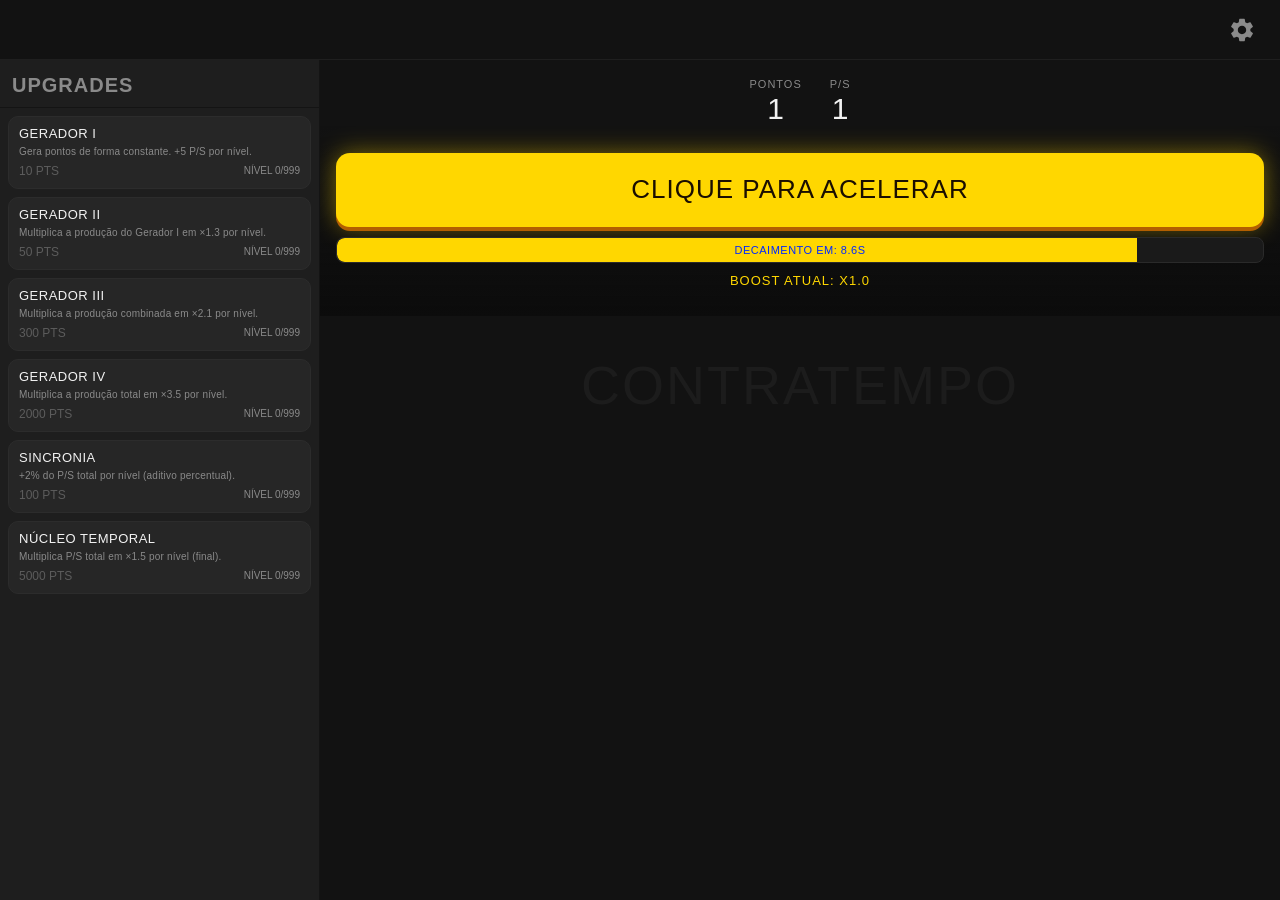
==== index.html @ 0a349b54 "Add files via upload" ====
<!DOCTYPE html>
<html lang="pt-BR">
<head>
<meta charset="UTF-8">
<meta name="viewport" content="width=device-width, initial-scale=1.0, maximum-scale=1.0, user-scalable=no">
<title>CONTRATEMPO</title>
<link rel="stylesheet" href="style.css">
</head>
<body>

<div id="app">

  <!-- HEADER -->
  <header id="header">
    <div id="header-spacer"></div>
    <button id="settings-btn" aria-label="Configurações">
      <svg viewBox="0 0 24 24" width="28" height="28">
        <path fill="currentColor" d="M19.14,12.94c0.04,-0.3,0.06,-0.61,0.06,-0.94c0,-0.32,-0.02,-0.64,-0.07,-0.94l2.03,-1.58c0.18,-0.14,0.23,-0.41,0.12,-0.61 l-1.92,-3.32c-0.12,-0.22,-0.37,-0.29,-0.59,-0.22l-2.39,0.96c-0.5,-0.38,-1.03,-0.7,-1.62,-0.94L14.4,2.81 c-0.04,-0.24,-0.24,-0.41,-0.48,-0.41h-3.84c-0.24,0,-0.43,0.17,-0.47,0.41L9.25,5.35c-0.59,0.24,-1.13,0.57,-1.62,0.94L5.24,5.33 c-0.22,-0.08,-0.47,0,-0.59,0.22L2.74,8.87C2.62,9.08,2.66,9.34,2.86,9.48l2.03,1.58C4.84,11.36,4.82,11.69,4.82,12 s0.02,0.64,0.07,0.94l-2.03,1.58c-0.18,0.14,-0.23,0.41,-0.12,0.61l1.92,3.32c0.12,0.22,0.37,0.29,0.59,0.22l2.39,-0.96 c0.5,0.38,1.03,0.7,1.62,0.94l0.36,2.54c0.05,0.24,0.24,0.41,0.48,0.41h3.84c0.24,0,0.44,-0.17,0.47,-0.41l0.36,-2.54 c0.59,-0.24,1.13,-0.56,1.62,-0.94l2.39,0.96c0.22,0.08,0.47,0,0.59,-0.22l1.92,-3.32c0.12,-0.22,0.07,-0.47,-0.12,-0.61 L19.14,12.94z M12,15.6c-1.98,0,-3.6,-1.62,-3.6,-3.6s1.62,-3.6,3.6,-3.6s3.6,1.62,3.6,3.6S13.98,15.6,12,15.6z"/>
      </svg>
    </button>
  </header>

  <!-- CORPO PRINCIPAL -->
  <div id="main-body">

    <!-- PAINEL ESQUERDO: UPGRADES -->
    <aside id="upgrades-panel">
      <div id="upgrades-header">
        <h2 id="upgrades-title">UPGRADES</h2>
      </div>
      <div id="upgrades-list">
        <!-- upgrades gerados via JS -->
      </div>
    </aside>

    <!-- ÁREA CENTRAL -->
    <main id="game-area">
      <div id="watermark">CONTRATEMPO</div>

      <div id="stats-top">
        <div class="stat-block">
          <span class="stat-label" id="points-label">PONTOS</span>
          <span class="stat-value" id="points-display">0</span>
        </div>
        <div class="stat-block">
          <span class="stat-label" id="pps-label">P/S</span>
          <span class="stat-value" id="pps-display">0</span>
        </div>
      </div>

      <div id="floaters"></div>

      <!-- ÁREA DE AÇÃO (INFERIOR) -->
      <div id="action-area">
        <button id="click-boost">CLIQUE PARA ACELERAR</button>
        <!-- id já presente no botão; texto é substituído via JS conforme idioma -->

        <div id="decay-bar-container">
          <div id="decay-bar-fill"></div>
          <span id="decay-bar-text">DECAIMENTO EM: 10.0s</span>
        </div>

        <div id="multiplier-text">BOOST ATUAL: X1.0</div>
      </div>
    </main>
  </div>
</div>

<!-- OVERLAY DE CONFIGURAÇÕES -->
<div id="settings-overlay" class="overlay hidden">
  <div class="modal">
    <button class="modal-close" id="close-settings" aria-label="Fechar">✕</button>

    <h1 class="modal-title" id="settings-title">CONFIGURAÇÕES</h1>

    <button class="menu-item" id="btn-login">LOGIN</button>
    <button class="menu-item" id="btn-stats">ESTATÍSTICAS</button>

    <h2 class="section-title" id="section-som">SONS E GRÁFICOS</h2>
    <button class="menu-item toggle-item" id="btn-modo-leve">
      <span>MODO LEVE</span><span class="toggle-state" data-key="modoLeve">OFF</span>
    </button>
    <button class="menu-item toggle-item" id="btn-popups">
      <span>POPUPS</span><span class="toggle-state" data-key="popups">ON</span>
    </button>
    <button class="menu-item" id="btn-trilha">TRILHA SONORA<span class="menu-item-sub">(IMPORTAR)</span></button>
    <button class="menu-item toggle-item" id="btn-sfx">
      <span>EFEITOS SONOROS</span><span class="toggle-state" data-key="sfx">ON</span>
    </button>
    <button class="menu-item toggle-item" id="btn-tremores">
      <span>TREMORES</span><span class="toggle-state" data-key="tremores">ON</span>
    </button>
    <button class="menu-item toggle-item" id="btn-cutscenes">
      <span>CUTSCENES</span><span class="toggle-state" data-key="cutscenes">ON</span>
    </button>

    <div class="lang-row">
      <span class="lang-label" id="lang-label">IDIOMA</span>
      <div class="lang-buttons">
        <button class="lang-btn" id="lang-pt">PT</button>
        <button class="lang-btn" id="lang-en">EN</button>
      </div>
    </div>

    <h2 class="section-title" id="section-misc">MISC</h2>
    <button class="menu-item" id="btn-updates">ATUALIZAÇÕES</button>
    <button class="menu-item" id="btn-import-export">IMPORTAR/EXPORTAR SAVE</button>
    <button class="menu-item" id="btn-about">SOBRE O JOGO</button>
    <button class="menu-item" id="btn-credits">CRÉDITOS</button>

    <button class="menu-item discord-btn" id="btn-discord">
      <svg viewBox="0 0 245 240" width="26" height="20">
        <path fill="currentColor" d="M104.4 103.9c-5.7 0-10.2 5-10.2 11.1s4.6 11.1 10.2 11.1c5.7 0 10.2-5 10.2-11.1.1-6.1-4.5-11.1-10.2-11.1zm38.4 0c-5.7 0-10.2 5-10.2 11.1s4.6 11.1 10.2 11.1c5.7 0 10.2-5 10.2-11.1s-4.5-11.1-10.2-11.1z"/>
        <path fill="currentColor" d="M189.5 20h-134C42.9 20 32 30.9 32 44.5v134.9C32 193 42.9 204 55.5 204h113.4l-5.3-18.5 12.8 11.9 12.1 11.2L210 224V44.5C210 30.9 199.1 20 189.5 20zm-38.6 130.6s-3.6-4.3-6.6-8.1c13.1-3.7 18.1-11.9 18.1-11.9-4.1 2.7-8 4.6-11.5 5.9-5 2.1-9.8 3.5-14.5 4.3-9.6 1.8-18.4 1.3-25.9-.1-5.7-1.1-10.6-2.7-14.7-4.3-2.3-.9-4.8-2-7.3-3.4-.3-.2-.6-.3-.9-.5-.2-.1-.3-.2-.4-.3-1.8-1-2.8-1.7-2.8-1.7s4.8 8 17.5 11.8c-3 3.8-6.7 8.3-6.7 8.3-22.1-.7-30.5-15.2-30.5-15.2 0-32.2 14.4-58.3 14.4-58.3 14.4-10.8 28.1-10.5 28.1-10.5l1 1.2c-18 5.2-26.3 13.1-26.3 13.1s2.2-1.2 5.9-2.9c10.7-4.7 19.2-6 22.7-6.3.6-.1 1.1-.2 1.7-.2 6.1-.8 13-1 20.2-.2 9.5 1.1 19.7 3.9 30.1 9.6 0 0-7.9-7.5-24.9-12.7l1.4-1.6s13.7-.3 28.1 10.5c0 0 14.4 26.1 14.4 58.3 0 0-8.5 14.5-30.6 15.2z"/>
      </svg>
      <span>DISCORD</span>
    </button>
  </div>
</div>

<!-- OVERLAY "EM DESENVOLVIMENTO" (LOGIN / ESTATÍSTICAS) -->
<div id="dev-overlay" class="overlay hidden">
  <div class="modal modal-dev">
    <button class="modal-close" id="close-dev">✕</button>
    <h1 class="modal-title" id="dev-title">EM DESENVOLVIMENTO</h1>
    <div id="dev-body">
      <p class="dev-text">Em desenvolvimento</p>
    </div>
  </div>
</div>

<!-- TOAST DE QUEDA -->
<div id="drop-toast" class="hidden">CONTRATEMPO! O TEMPO ACABOU.</div>

<script src="main.js"></script>
</body>
</html>
---- style.css ----
@font-face {
  font-family: 'Anton';
  src: local('Anton');
}

:root {
  --bg-main: #121212;
  --bg-panel: #1e1e1e;
  --bg-elevated: #262626;
  --bg-overlay: rgba(10, 10, 10, 0.92);
  --text-main: #f2f2f2;
  --text-dim: #8a8a8a;
  --accent: #ffd700;
  --accent-dim: #4d4200;
  --accent-glow: rgba(255, 215, 0, 0.45);
  --discord: #5865F2;
  --header-h: 60px;
  --action-h: 190px;
  --radius: 14px;
}

* {
  margin: 0;
  padding: 0;
  box-sizing: border-box;
  -webkit-tap-highlight-color: transparent;
}

html, body {
  height: 100%;
  overflow: hidden;
  background: var(--bg-main);
  touch-action: manipulation;
}

body {
  font-family: 'Anton', 'Impact', 'Roboto Condensed', sans-serif;
  color: var(--text-main);
  -webkit-user-select: none;
  -moz-user-select: none;
  user-select: none;
  text-transform: uppercase;
}

button {
  font-family: inherit;
  text-transform: uppercase;
  border: none;
  cursor: pointer;
  color: inherit;
}

#app {
  height: 100vh;
  height: 100dvh;
  display: flex;
  flex-direction: column;
}

/* ============ HEADER ============ */
#header {
  height: var(--header-h);
  flex-shrink: 0;
  display: flex;
  align-items: center;
  justify-content: flex-end;
  padding: 0 16px;
  background: var(--bg-main);
  border-bottom: 1px solid #1f1f1f;
}

#header-spacer { flex: 1; }

#settings-btn {
  background: transparent;
  color: var(--text-dim);
  width: 44px;
  height: 44px;
  display: flex;
  align-items: center;
  justify-content: center;
  border-radius: 50%;
  transition: color 0.2s, background 0.2s, transform 0.4s;
}

#settings-btn:active {
  color: var(--accent);
  background: var(--bg-elevated);
  transform: rotate(45deg);
}

/* ============ MAIN BODY ============ */
#main-body {
  flex: 1;
  display: flex;
  min-height: 0;
  overflow: hidden;
}

/* ============ PAINEL DE UPGRADES ============ */
#upgrades-panel {
  width: 44%;
  max-width: 320px;
  min-width: 150px;
  height: 100%;
  background: var(--bg-panel);
  border-right: 1px solid #141414;
  display: flex;
  flex-direction: column;
}

#upgrades-header {
  padding: 14px 12px 10px;
  border-bottom: 1px solid #141414;
  flex-shrink: 0;
}

#upgrades-header h2 {
  font-size: clamp(16px, 5vw, 20px);
  color: var(--text-dim);
  letter-spacing: 1px;
}

#upgrades-list {
  flex: 1;
  overflow-y: auto;
  overflow-x: hidden;
  padding: 8px;
  display: flex;
  flex-direction: column;
  gap: 8px;
  -webkit-overflow-scrolling: touch;
}

#upgrades-list::-webkit-scrollbar { width: 4px; }
#upgrades-list::-webkit-scrollbar-thumb { background: #333; border-radius: 4px; }

.upgrade-card {
  background: var(--bg-elevated);
  border: 1px solid #2c2c2c;
  border-radius: 10px;
  padding: 10px;
  display: flex;
  flex-direction: column;
  gap: 4px;
  transition: transform 0.15s, border-color 0.15s, background 0.15s;
}

.upgrade-card.affordable {
  border-color: var(--accent-dim);
}

.upgrade-card:active.affordable {
  transform: scale(0.97);
  background: #2c2005;
}

.upgrade-card.maxed {
  opacity: 0.55;
}

.upgrade-name {
  font-size: 13px;
  color: var(--text-main);
  letter-spacing: 0.5px;
  line-height: 1.15;
}

.upgrade-desc {
  font-size: 10px;
  color: var(--text-dim);
  text-transform: none;
  font-family: Arial, sans-serif;
  letter-spacing: 0.2px;
  line-height: 1.2;
}

.upgrade-footer {
  display: flex;
  justify-content: space-between;
  align-items: center;
  margin-top: 2px;
}

.upgrade-cost {
  font-size: 12px;
  color: var(--accent);
}

.upgrade-cost.cant-afford {
  color: #5c5c5c;
}

.upgrade-level {
  font-size: 10px;
  color: var(--text-dim);
  font-family: Arial, sans-serif;
}

/* ============ ÁREA CENTRAL ============ */
#game-area {
  flex: 1;
  height: 100%;
  position: relative;
  display: flex;
  flex-direction: column;
  overflow: hidden;
}

#watermark {
  position: absolute;
  top: 0; left: 0; right: 0; bottom: var(--action-h);
  display: flex;
  align-items: center;
  justify-content: center;
  font-size: clamp(28px, 10vw, 54px);
  color: rgba(255, 255, 255, 0.045);
  letter-spacing: 2px;
  text-align: center;
  pointer-events: none;
  line-height: 1;
  padding: 0 10px;
}

#stats-top {
  position: relative;
  z-index: 2;
  display: flex;
  justify-content: center;
  gap: 28px;
  padding: 18px 10px 0;
  flex-shrink: 0;
}

.stat-block {
  display: flex;
  flex-direction: column;
  align-items: center;
  gap: 2px;
}

.stat-label {
  font-size: 11px;
  color: var(--text-dim);
  letter-spacing: 1px;
}

.stat-value {
  font-size: clamp(22px, 7vw, 30px);
  color: var(--text-main);
}

#floaters {
  position: absolute;
  inset: 0;
  bottom: var(--action-h);
  pointer-events: none;
  overflow: hidden;
  z-index: 3;
}

.floater {
  position: absolute;
  color: var(--accent);
  font-size: 16px;
  font-weight: bold;
  animation: floatUp 0.9s ease-out forwards;
  white-space: nowrap;
}

@keyframes floatUp {
  0%   { opacity: 1; transform: translate(-50%, 0) scale(1); }
  100% { opacity: 0; transform: translate(-50%, -70px) scale(1.15); }
}

/* ============ ÁREA DE AÇÃO ============ */
#action-area {
  flex-shrink: 0;
  height: var(--action-h);
  display: flex;
  flex-direction: column;
  justify-content: center;
  gap: 10px;
  padding: 12px 16px calc(14px + env(safe-area-inset-bottom));
  background: linear-gradient(to top, #0c0c0c, rgba(12,12,12,0));
  position: relative;
  z-index: 4;
}

#click-boost {
  width: 100%;
  height: 74px;
  background: var(--accent);
  color: #1a0e00;
  font-size: clamp(18px, 6vw, 26px);
  letter-spacing: 1px;
  border-radius: var(--radius);
  box-shadow: 0 4px 0 #b35f00, 0 0 24px var(--accent-glow);
  transition: transform 0.06s, box-shadow 0.06s;
}

#click-boost:active {
  transform: translateY(3px) scale(0.98);
  box-shadow: 0 1px 0 #b35f00, 0 0 12px var(--accent-glow);
}

#click-boost.shake {
  animation: shake 0.25s;
}

@keyframes shake {
  0%, 100% { transform: translateX(0); }
  25% { transform: translateX(-4px); }
  75% { transform: translateX(4px); }
}

#decay-bar-container {
  position: relative;
  width: 100%;
  height: 26px;
  background: #1a1a1a;
  border: 1px solid #2a2a2a;
  border-radius: 8px;
  overflow: hidden;
}

#decay-bar-fill {
  position: absolute;
  top: 0; left: 0; bottom: 0;
  width: 100%;
  background: var(--accent);
  transition: background 0.2s;
  border-radius: 8px 0 0 8px;
}

#decay-bar-fill.danger {
  background: #ff2d2d;
}

#decay-bar-text {
  position: relative;
  z-index: 2;
  display: flex;
  align-items: center;
  justify-content: center;
  height: 100%;
  font-size: 11px;
  letter-spacing: 0.5px;
  color: #1a0e00;
  mix-blend-mode: difference;
  filter: invert(1) grayscale(1) contrast(9);
}

#multiplier-text {
  text-align: center;
  font-size: 13px;
  color: var(--accent);
  letter-spacing: 1px;
}

/* ============ OVERLAYS / MODAL ============ */
.overlay {
  position: fixed;
  inset: 0;
  background: var(--bg-overlay);
  display: flex;
  align-items: flex-end;
  justify-content: center;
  z-index: 100;
  backdrop-filter: blur(2px);
  transition: opacity 0.2s;
}

.overlay.hidden {
  display: none;
}

.modal {
  width: 100%;
  max-width: 480px;
  max-height: 88vh;
  background: var(--bg-panel);
  border-top: 1px solid #2c2c2c;
  border-radius: 20px 20px 0 0;
  padding: 18px 16px calc(24px + env(safe-area-inset-bottom));
  overflow-y: auto;
  -webkit-overflow-scrolling: touch;
  display: flex;
  flex-direction: column;
  gap: 10px;
  position: relative;
  animation: slideUp 0.25s ease-out;
}

.modal-small {
  max-width: 400px;
  align-items: center;
  text-align: center;
  justify-content: center;
  min-height: 220px;
}

@keyframes slideUp {
  from { transform: translateY(40px); opacity: 0; }
  to { transform: translateY(0); opacity: 1; }
}

.modal-close {
  position: absolute;
  top: 12px;
  right: 14px;
  background: transparent;
  color: var(--text-dim);
  font-size: 20px;
  width: 34px;
  height: 34px;
}

.modal-title {
  text-align: center;
  font-size: clamp(20px, 6vw, 26px);
  color: var(--text-main);
  letter-spacing: 1px;
  margin: 4px 0 10px;
  position: relative;
}

.section-title {
  text-align: center;
  font-size: 14px;
  color: var(--text-dim);
  letter-spacing: 1px;
  margin: 10px 0 2px;
  position: relative;
}

.section-title::before,
.section-title::after {
  content: '';
  position: absolute;
  top: 50%;
  width: 26%;
  height: 1px;
  background: #333;
}
.section-title::before { left: 0; }
.section-title::after { right: 0; }

.menu-item {
  width: 100%;
  background: var(--bg-elevated);
  color: var(--text-main);
  font-size: 15px;
  letter-spacing: 0.5px;
  padding: 16px 18px;
  border-radius: 40px;
  text-align: center;
  transition: background 0.15s, transform 0.08s;
}

.menu-item:active {
  transform: scale(0.98);
  background: #303030;
}

.toggle-item {
  display: flex;
  justify-content: space-between;
  align-items: center;
}

.toggle-state {
  font-size: 12px;
  color: var(--accent);
  padding: 4px 10px;
  border-radius: 20px;
  background: #2c1e0a;
}

.toggle-state.off {
  color: #777;
  background: #202020;
}

.discord-btn {
  background: var(--discord);
  display: flex;
  align-items: center;
  justify-content: center;
  gap: 10px;
  margin-top: 6px;
}

.discord-btn:active {
  background: #4752c4;
}

.dev-text {
  color: var(--text-dim);
  font-size: 13px;
  text-transform: none;
  font-family: Arial, sans-serif;
  letter-spacing: 0.3px;
}

.menu-item-sub {
  display: block;
  font-size: 10px;
  color: var(--text-dim);
  letter-spacing: 0.5px;
  margin-top: 2px;
}

/* ---- Seletor de idioma ---- */
.lang-row {
  display: flex;
  align-items: center;
  justify-content: space-between;
  padding: 10px 6px 4px;
}

.lang-label {
  font-size: 13px;
  color: var(--text-dim);
  letter-spacing: 1px;
}

.lang-buttons {
  display: flex;
  gap: 8px;
}

.lang-btn {
  background: var(--bg-elevated);
  color: var(--text-dim);
  font-size: 12px;
  letter-spacing: 0.5px;
  padding: 8px 16px;
  border-radius: 20px;
  transition: background 0.15s, color 0.15s;
}

.lang-btn.lang-active {
  background: var(--accent);
  color: #1a0e00;
}

/* ---- Modal "dev" com conteúdo rico (changelog, stats, etc.) ---- */
.modal-dev {
  text-align: left;
}

.dev-subtitle {
  font-size: 15px;
  color: var(--accent);
  letter-spacing: 0.5px;
  margin-bottom: 10px;
  text-align: center;
}

.dev-section-title {
  font-size: 12px;
  color: var(--text-main);
  letter-spacing: 0.8px;
  margin: 14px 0 6px;
  text-transform: uppercase;
}

.dev-list {
  list-style: none;
  display: flex;
  flex-direction: column;
  gap: 8px;
  text-transform: none;
  font-family: Arial, sans-serif;
}

.dev-list li {
  font-size: 12.5px;
  color: var(--text-dim);
  line-height: 1.4;
  padding-left: 14px;
  position: relative;
}

.dev-list li::before {
  content: '•';
  color: var(--accent);
  position: absolute;
  left: 0;
}

.stats-grid {
  display: flex;
  flex-direction: column;
  gap: 10px;
  margin-top: 6px;
}

.stats-row {
  display: flex;
  justify-content: space-between;
  align-items: center;
  background: var(--bg-elevated);
  border-radius: 10px;
  padding: 12px 16px;
  font-family: Arial, sans-serif;
  text-transform: none;
}

.stats-row span {
  font-size: 12px;
  color: var(--text-dim);
  letter-spacing: 0.3px;
}

.stats-row b {
  font-size: 15px;
  color: var(--accent);
  font-family: 'Anton', 'Impact', sans-serif;
}

.text-input {
  width: 100%;
  background: var(--bg-elevated);
  border: 1px solid #303030;
  color: var(--text-main);
  font-family: Arial, sans-serif;
  text-transform: none;
  font-size: 13px;
  padding: 12px 14px;
  border-radius: 10px;
  margin: 10px 0;
  resize: vertical;
}

.text-input:focus {
  outline: none;
  border-color: var(--accent);
}

/* ============ TOAST ============ */
#drop-toast {
  position: fixed;
  top: 16px;
  left: 50%;
  transform: translateX(-50%) translateY(-20px);
  background: #ff2d2d;
  color: #1a0000;
  font-size: 13px;
  letter-spacing: 0.5px;
  padding: 12px 20px;
  border-radius: 30px;
  z-index: 200;
  opacity: 0;
  transition: opacity 0.25s, transform 0.25s;
  white-space: nowrap;
  box-shadow: 0 4px 18px rgba(255,45,45,0.4);
}

#drop-toast.show {
  opacity: 1;
  transform: translateX(-50%) translateY(0);
}

#drop-toast.hidden {
  display: none;
}

/* Bloqueio de seleção / zoom já reforçado via meta viewport + user-select */
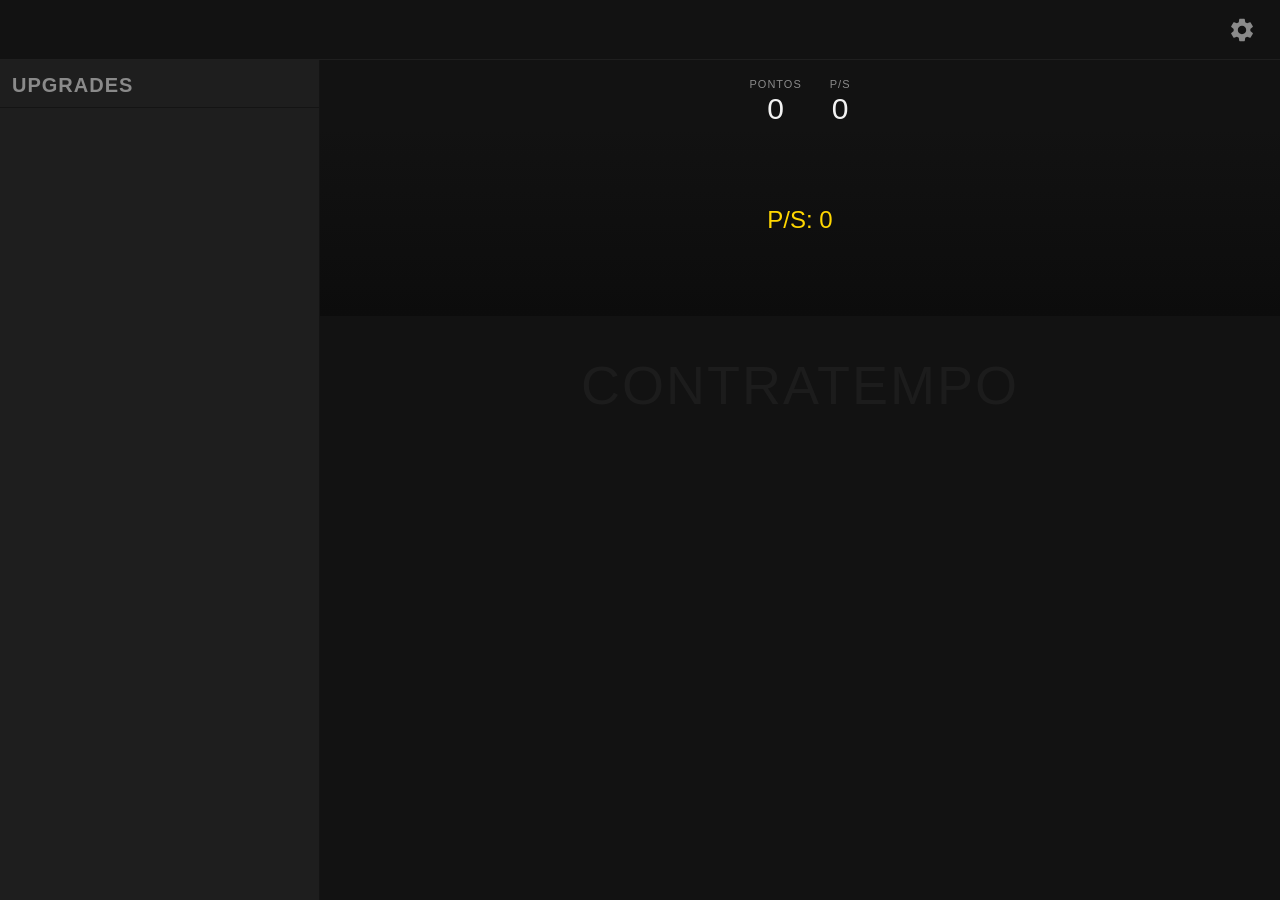
==== commit 993bd36a: "Add files via upload" ====
--- a/index.html
+++ b/index.html
@@ -5,6 +5,7 @@
 <meta name="viewport" content="width=device-width, initial-scale=1.0, maximum-scale=1.0, user-scalable=no">
 <title>CONTRATEMPO</title>
 <link rel="stylesheet" href="style.css">
+<script src="https://omeganum.js.org/dist/omeganum.min.js"></script>
 </head>
 <body>
 
@@ -52,15 +53,8 @@
 
       <!-- ÁREA DE AÇÃO (INFERIOR) -->
       <div id="action-area">
-        <button id="click-boost">CLIQUE PARA ACELERAR</button>
-        <!-- id já presente no botão; texto é substituído via JS conforme idioma -->
-
-        <div id="decay-bar-container">
-          <div id="decay-bar-fill"></div>
-          <span id="decay-bar-text">DECAIMENTO EM: 10.0s</span>
-        </div>
-
-        <div id="multiplier-text">BOOST ATUAL: X1.0</div>
+        <div id="pps-display-bottom" style="font-size: 24px; color: var(--accent); text-align: center;">P/S: 0</div>
+        <button id="rebirth-btn" style="display: none; background: white; color: #121212; margin-top: 10px; width: 100%; padding: 12px; border-radius: 14px; font-weight: bold; font-family: inherit; text-transform: uppercase; cursor: pointer;">REBIRTH</button>
       </div>
     </main>
   </div>
@@ -129,9 +123,6 @@
   </div>
 </div>
 
-<!-- TOAST DE QUEDA -->
-<div id="drop-toast" class="hidden">CONTRATEMPO! O TEMPO ACABOU.</div>
-
 <script src="main.js"></script>
 </body>
 </html>
--- a/style.css
+++ b/style.css
@@ -288,74 +288,15 @@
 }
 
 #click-boost {
-  width: 100%;
-  height: 74px;
-  background: var(--accent);
-  color: #1a0e00;
-  font-size: clamp(18px, 6vw, 26px);
-  letter-spacing: 1px;
-  border-radius: var(--radius);
-  box-shadow: 0 4px 0 #b35f00, 0 0 24px var(--accent-glow);
-  transition: transform 0.06s, box-shadow 0.06s;
-}
-
-#click-boost:active {
-  transform: translateY(3px) scale(0.98);
-  box-shadow: 0 1px 0 #b35f00, 0 0 12px var(--accent-glow);
-}
-
-#click-boost.shake {
-  animation: shake 0.25s;
-}
-
-@keyframes shake {
-  0%, 100% { transform: translateX(0); }
-  25% { transform: translateX(-4px); }
-  75% { transform: translateX(4px); }
+  display: none;
 }
 
 #decay-bar-container {
-  position: relative;
-  width: 100%;
-  height: 26px;
-  background: #1a1a1a;
-  border: 1px solid #2a2a2a;
-  border-radius: 8px;
-  overflow: hidden;
-}
-
-#decay-bar-fill {
-  position: absolute;
-  top: 0; left: 0; bottom: 0;
-  width: 100%;
-  background: var(--accent);
-  transition: background 0.2s;
-  border-radius: 8px 0 0 8px;
-}
-
-#decay-bar-fill.danger {
-  background: #ff2d2d;
-}
-
-#decay-bar-text {
-  position: relative;
-  z-index: 2;
-  display: flex;
-  align-items: center;
-  justify-content: center;
-  height: 100%;
-  font-size: 11px;
-  letter-spacing: 0.5px;
-  color: #1a0e00;
-  mix-blend-mode: difference;
-  filter: invert(1) grayscale(1) contrast(9);
+  display: none;
 }
 
 #multiplier-text {
-  text-align: center;
-  font-size: 13px;
-  color: var(--accent);
-  letter-spacing: 1px;
+  display: none;
 }
 
 /* ============ OVERLAYS / MODAL ============ */
@@ -667,4 +608,18 @@
   display: none;
 }
 
+#rebirth-btn {
+  transition: all 0.2s;
+}
+
+#rebirth-btn:active {
+  transform: scale(0.98);
+  background: #f0f0f0;
+}
+
+@keyframes pulse {
+  0%, 100% { box-shadow: 0 0 0 0 rgba(255, 255, 255, 0.7); }
+  50% { box-shadow: 0 0 0 10px rgba(255, 255, 255, 0); }
+}
+
 /* Bloqueio de seleção / zoom já reforçado via meta viewport + user-select */
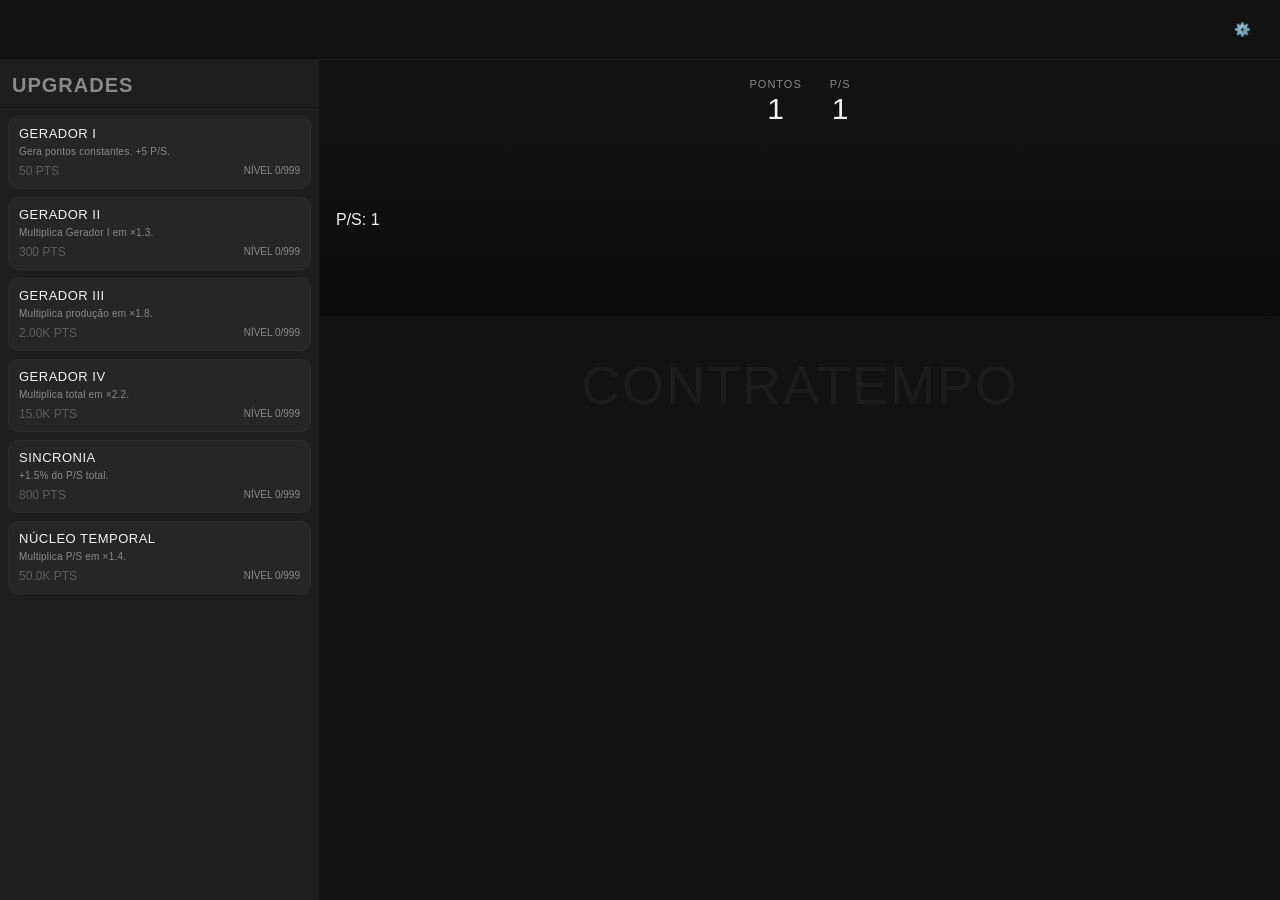
==== commit 62574fe6: "Add files via upload" ====
--- a/index.html
+++ b/index.html
@@ -1,128 +1,101 @@
 <!DOCTYPE html>
 <html lang="pt-BR">
 <head>
-<meta charset="UTF-8">
-<meta name="viewport" content="width=device-width, initial-scale=1.0, maximum-scale=1.0, user-scalable=no">
-<title>CONTRATEMPO</title>
-<link rel="stylesheet" href="style.css">
-<script src="https://omeganum.js.org/dist/omeganum.min.js"></script>
+    <meta charset="UTF-8">
+    <meta name="viewport" content="width=device-width, initial-scale=1.0, maximum-scale=1.0, user-scalable=no">
+    <title>CONTRATEMPO</title>
+    <link rel="stylesheet" href="style.css">
 </head>
 <body>
+    <div id="app">
+        <!-- HEADER -->
+        <header id="header">
+            <div id="header-spacer"></div>
+            <button id="settings-btn" aria-label="Configurações">⚙️</button>
+        </header>
 
-<div id="app">
+        <!-- MAIN BODY -->
+        <div id="main-body">
+            <!-- UPGRADES PANEL -->
+            <aside id="upgrades-panel">
+                <div id="upgrades-header"><h2 id="upgrades-title">UPGRADES</h2></div>
+                <div id="upgrades-list"></div>
+            </aside>
 
-  <!-- HEADER -->
-  <header id="header">
-    <div id="header-spacer"></div>
-    <button id="settings-btn" aria-label="Configurações">
-      <svg viewBox="0 0 24 24" width="28" height="28">
-        <path fill="currentColor" d="M19.14,12.94c0.04,-0.3,0.06,-0.61,0.06,-0.94c0,-0.32,-0.02,-0.64,-0.07,-0.94l2.03,-1.58c0.18,-0.14,0.23,-0.41,0.12,-0.61 l-1.92,-3.32c-0.12,-0.22,-0.37,-0.29,-0.59,-0.22l-2.39,0.96c-0.5,-0.38,-1.03,-0.7,-1.62,-0.94L14.4,2.81 c-0.04,-0.24,-0.24,-0.41,-0.48,-0.41h-3.84c-0.24,0,-0.43,0.17,-0.47,0.41L9.25,5.35c-0.59,0.24,-1.13,0.57,-1.62,0.94L5.24,5.33 c-0.22,-0.08,-0.47,0,-0.59,0.22L2.74,8.87C2.62,9.08,2.66,9.34,2.86,9.48l2.03,1.58C4.84,11.36,4.82,11.69,4.82,12 s0.02,0.64,0.07,0.94l-2.03,1.58c-0.18,0.14,-0.23,0.41,-0.12,0.61l1.92,3.32c0.12,0.22,0.37,0.29,0.59,0.22l2.39,-0.96 c0.5,0.38,1.03,0.7,1.62,0.94l0.36,2.54c0.05,0.24,0.24,0.41,0.48,0.41h3.84c0.24,0,0.44,-0.17,0.47,-0.41l0.36,-2.54 c0.59,-0.24,1.13,-0.56,1.62,-0.94l2.39,0.96c0.22,0.08,0.47,0,0.59,-0.22l1.92,-3.32c0.12,-0.22,0.07,-0.47,-0.12,-0.61 L19.14,12.94z M12,15.6c-1.98,0,-3.6,-1.62,-3.6,-3.6s1.62,-3.6,3.6,-3.6s3.6,1.62,3.6,3.6S13.98,15.6,12,15.6z"/>
-      </svg>
-    </button>
-  </header>
+            <!-- GAME AREA -->
+            <main id="game-area">
+                <div id="watermark">CONTRATEMPO</div>
+                
+                <div id="stats-top">
+                    <div class="stat-block">
+                        <span id="points-label" class="stat-label">PONTOS</span>
+                        <span id="points-display" class="stat-value">0</span>
+                    </div>
+                    <div class="stat-block">
+                        <span id="pps-label" class="stat-label">P/S</span>
+                        <span id="pps-display" class="stat-value">0</span>
+                    </div>
+                </div>
 
-  <!-- CORPO PRINCIPAL -->
-  <div id="main-body">
+                <div id="floaters"></div>
 
-    <!-- PAINEL ESQUERDO: UPGRADES -->
-    <aside id="upgrades-panel">
-      <div id="upgrades-header">
-        <h2 id="upgrades-title">UPGRADES</h2>
-      </div>
-      <div id="upgrades-list">
-        <!-- upgrades gerados via JS -->
-      </div>
-    </aside>
-
-    <!-- ÁREA CENTRAL -->
-    <main id="game-area">
-      <div id="watermark">CONTRATEMPO</div>
-
-      <div id="stats-top">
-        <div class="stat-block">
-          <span class="stat-label" id="points-label">PONTOS</span>
-          <span class="stat-value" id="points-display">0</span>
+                <!-- ACTION AREA -->
+                <div id="action-area">
+                    <div id="pps-display-bottom">P/S: 0</div>
+                    <button id="rebirth-btn" class="menu-item" style="display:none; margin-top:10px; background:#ffd700; color:#000;">
+                        RENASCIMENTO (1 Qa)
+                    </button>
+                </div>
+            </main>
         </div>
-        <div class="stat-block">
-          <span class="stat-label" id="pps-label">P/S</span>
-          <span class="stat-value" id="pps-display">0</span>
-        </div>
-      </div>
-
-      <div id="floaters"></div>
-
-      <!-- ÁREA DE AÇÃO (INFERIOR) -->
-      <div id="action-area">
-        <div id="pps-display-bottom" style="font-size: 24px; color: var(--accent); text-align: center;">P/S: 0</div>
-        <button id="rebirth-btn" style="display: none; background: white; color: #121212; margin-top: 10px; width: 100%; padding: 12px; border-radius: 14px; font-weight: bold; font-family: inherit; text-transform: uppercase; cursor: pointer;">REBIRTH</button>
-      </div>
-    </main>
-  </div>
-</div>
-
-<!-- OVERLAY DE CONFIGURAÇÕES -->
-<div id="settings-overlay" class="overlay hidden">
-  <div class="modal">
-    <button class="modal-close" id="close-settings" aria-label="Fechar">✕</button>
-
-    <h1 class="modal-title" id="settings-title">CONFIGURAÇÕES</h1>
-
-    <button class="menu-item" id="btn-login">LOGIN</button>
-    <button class="menu-item" id="btn-stats">ESTATÍSTICAS</button>
-
-    <h2 class="section-title" id="section-som">SONS E GRÁFICOS</h2>
-    <button class="menu-item toggle-item" id="btn-modo-leve">
-      <span>MODO LEVE</span><span class="toggle-state" data-key="modoLeve">OFF</span>
-    </button>
-    <button class="menu-item toggle-item" id="btn-popups">
-      <span>POPUPS</span><span class="toggle-state" data-key="popups">ON</span>
-    </button>
-    <button class="menu-item" id="btn-trilha">TRILHA SONORA<span class="menu-item-sub">(IMPORTAR)</span></button>
-    <button class="menu-item toggle-item" id="btn-sfx">
-      <span>EFEITOS SONOROS</span><span class="toggle-state" data-key="sfx">ON</span>
-    </button>
-    <button class="menu-item toggle-item" id="btn-tremores">
-      <span>TREMORES</span><span class="toggle-state" data-key="tremores">ON</span>
-    </button>
-    <button class="menu-item toggle-item" id="btn-cutscenes">
-      <span>CUTSCENES</span><span class="toggle-state" data-key="cutscenes">ON</span>
-    </button>
-
-    <div class="lang-row">
-      <span class="lang-label" id="lang-label">IDIOMA</span>
-      <div class="lang-buttons">
-        <button class="lang-btn" id="lang-pt">PT</button>
-        <button class="lang-btn" id="lang-en">EN</button>
-      </div>
     </div>
 
-    <h2 class="section-title" id="section-misc">MISC</h2>
-    <button class="menu-item" id="btn-updates">ATUALIZAÇÕES</button>
-    <button class="menu-item" id="btn-import-export">IMPORTAR/EXPORTAR SAVE</button>
-    <button class="menu-item" id="btn-about">SOBRE O JOGO</button>
-    <button class="menu-item" id="btn-credits">CRÉDITOS</button>
+    <!-- TOAST -->
+    <div id="drop-toast" class="hidden"></div>
 
-    <button class="menu-item discord-btn" id="btn-discord">
-      <svg viewBox="0 0 245 240" width="26" height="20">
-        <path fill="currentColor" d="M104.4 103.9c-5.7 0-10.2 5-10.2 11.1s4.6 11.1 10.2 11.1c5.7 0 10.2-5 10.2-11.1.1-6.1-4.5-11.1-10.2-11.1zm38.4 0c-5.7 0-10.2 5-10.2 11.1s4.6 11.1 10.2 11.1c5.7 0 10.2-5 10.2-11.1s-4.5-11.1-10.2-11.1z"/>
-        <path fill="currentColor" d="M189.5 20h-134C42.9 20 32 30.9 32 44.5v134.9C32 193 42.9 204 55.5 204h113.4l-5.3-18.5 12.8 11.9 12.1 11.2L210 224V44.5C210 30.9 199.1 20 189.5 20zm-38.6 130.6s-3.6-4.3-6.6-8.1c13.1-3.7 18.1-11.9 18.1-11.9-4.1 2.7-8 4.6-11.5 5.9-5 2.1-9.8 3.5-14.5 4.3-9.6 1.8-18.4 1.3-25.9-.1-5.7-1.1-10.6-2.7-14.7-4.3-2.3-.9-4.8-2-7.3-3.4-.3-.2-.6-.3-.9-.5-.2-.1-.3-.2-.4-.3-1.8-1-2.8-1.7-2.8-1.7s4.8 8 17.5 11.8c-3 3.8-6.7 8.3-6.7 8.3-22.1-.7-30.5-15.2-30.5-15.2 0-32.2 14.4-58.3 14.4-58.3 14.4-10.8 28.1-10.5 28.1-10.5l1 1.2c-18 5.2-26.3 13.1-26.3 13.1s2.2-1.2 5.9-2.9c10.7-4.7 19.2-6 22.7-6.3.6-.1 1.1-.2 1.7-.2 6.1-.8 13-1 20.2-.2 9.5 1.1 19.7 3.9 30.1 9.6 0 0-7.9-7.5-24.9-12.7l1.4-1.6s13.7-.3 28.1 10.5c0 0 14.4 26.1 14.4 58.3 0 0-8.5 14.5-30.6 15.2z"/>
-      </svg>
-      <span>DISCORD</span>
-    </button>
-  </div>
-</div>
+    <!-- SETTINGS OVERLAY -->
+    <div id="settings-overlay" class="overlay hidden">
+        <div class="modal">
+            <button id="close-settings" class="modal-close">✕</button>
+            <h2 id="settings-title" class="modal-title">CONFIGURAÇÕES</h2>
+            
+            <div class="section-title" id="section-som">SONS E GRÁFICOS</div>
+            <button id="btn-modo-leve" class="menu-item toggle-item"><span>MODO LEVE</span><span class="toggle-state">OFF</span></button>
+            <button id="btn-popups" class="menu-item toggle-item"><span>POPUPS</span><span class="toggle-state">ON</span></button>
+            <button id="btn-sfx" class="menu-item toggle-item"><span>EFEITOS SONOROS</span><span class="toggle-state">ON</span></button>
+            <button id="btn-tremores" class="menu-item toggle-item"><span>TREMORES</span><span class="toggle-state">ON</span></button>
+            <button id="btn-cutscenes" class="menu-item toggle-item"><span>CUTSCENES</span><span class="toggle-state">ON</span></button>
 
-<!-- OVERLAY "EM DESENVOLVIMENTO" (LOGIN / ESTATÍSTICAS) -->
-<div id="dev-overlay" class="overlay hidden">
-  <div class="modal modal-dev">
-    <button class="modal-close" id="close-dev">✕</button>
-    <h1 class="modal-title" id="dev-title">EM DESENVOLVIMENTO</h1>
-    <div id="dev-body">
-      <p class="dev-text">Em desenvolvimento</p>
+            <div class="lang-row">
+                <span id="lang-label" class="lang-label">IDIOMA</span>
+                <div class="lang-buttons">
+                    <button id="lang-pt" class="lang-btn lang-active">PT</button>
+                    <button id="lang-en" class="lang-btn">EN</button>
+                </div>
+            </div>
+
+            <div class="section-title" id="section-misc">MISC</div>
+            <button id="btn-login" class="menu-item">LOGIN</button>
+            <button id="btn-stats" class="menu-item">ESTATÍSTICAS</button>
+            <button id="btn-updates" class="menu-item">ATUALIZAÇÕES</button>
+            <button id="btn-import-export" class="menu-item">IMPORTAR/EXPORTAR SAVE</button>
+            <button id="btn-about" class="menu-item">SOBRE O JOGO</button>
+            <button id="btn-credits" class="menu-item">CRÉDITOS</button>
+            <button id="btn-discord" class="menu-item discord-btn">DISCORD</button>
+        </div>
     </div>
-  </div>
-</div>
 
-<script src="main.js"></script>
+    <!-- DEV / INFO OVERLAY -->
+    <div id="dev-overlay" class="overlay hidden">
+        <div class="modal modal-dev">
+            <button id="close-dev" class="modal-close">✕</button>
+            <h2 id="dev-title" class="modal-title">EM DESENVOLVIMENTO</h2>
+            <div id="dev-body"></div>
+        </div>
+    </div>
+
+    <!-- SCRIPTS -->
+    <script src="ExpantaNum.js"></script>
+    <script src="main.js"></script>
 </body>
-</html>
+</html>
--- a/style.css
+++ b/style.css
@@ -1,625 +1,360 @@
 @font-face {
-  font-family: 'Anton';
-  src: local('Anton');
+    font-family: 'Anton';
+    src: local('Anton');
 }
 
 :root {
-  --bg-main: #121212;
-  --bg-panel: #1e1e1e;
-  --bg-elevated: #262626;
-  --bg-overlay: rgba(10, 10, 10, 0.92);
-  --text-main: #f2f2f2;
-  --text-dim: #8a8a8a;
-  --accent: #ffd700;
-  --accent-dim: #4d4200;
-  --accent-glow: rgba(255, 215, 0, 0.45);
-  --discord: #5865F2;
-  --header-h: 60px;
-  --action-h: 190px;
-  --radius: 14px;
+    --bg-main: #121212;
+    --bg-panel: #1e1e1e;
+    --bg-elevated: #262626;
+    --bg-overlay: rgba(10, 10, 10, 0.92);
+    --text-main: #f2f2f2;
+    --text-dim: #8a8a8a;
+    --accent: #ffd700;
+    --accent-dim: #4d4200;
+    --discord: #5865F2;
+    --header-h: 60px;
+    --action-h: 190px;
+    --radius: 14px;
 }
 
 * {
-  margin: 0;
-  padding: 0;
-  box-sizing: border-box;
-  -webkit-tap-highlight-color: transparent;
+    margin: 0;
+    padding: 0;
+    box-sizing: border-box;
+    -webkit-tap-highlight-color: transparent;
 }
 
 html, body {
-  height: 100%;
-  overflow: hidden;
-  background: var(--bg-main);
-  touch-action: manipulation;
+    height: 100%;
+    overflow: hidden;
+    background: var(--bg-main);
+    touch-action: manipulation;
 }
 
 body {
-  font-family: 'Anton', 'Impact', 'Roboto Condensed', sans-serif;
-  color: var(--text-main);
-  -webkit-user-select: none;
-  -moz-user-select: none;
-  user-select: none;
-  text-transform: uppercase;
+    font-family: 'Anton', 'Impact', 'Roboto Condensed', sans-serif;
+    color: var(--text-main);
+    -webkit-user-select: none;
+    -moz-user-select: none;
+    user-select: none;
+    text-transform: uppercase;
 }
 
 button {
-  font-family: inherit;
-  text-transform: uppercase;
-  border: none;
-  cursor: pointer;
-  color: inherit;
+    font-family: inherit;
+    text-transform: uppercase;
+    border: none;
+    cursor: pointer;
+    color: inherit;
 }
 
 #app {
-  height: 100vh;
-  height: 100dvh;
-  display: flex;
-  flex-direction: column;
+    height: 100vh;
+    height: 100dvh;
+    display: flex;
+    flex-direction: column;
 }
 
 /* ============ HEADER ============ */
 #header {
-  height: var(--header-h);
-  flex-shrink: 0;
-  display: flex;
-  align-items: center;
-  justify-content: flex-end;
-  padding: 0 16px;
-  background: var(--bg-main);
-  border-bottom: 1px solid #1f1f1f;
+    height: var(--header-h);
+    flex-shrink: 0;
+    display: flex;
+    align-items: center;
+    justify-content: flex-end;
+    padding: 0 16px;
+    background: var(--bg-main);
+    border-bottom: 1px solid #1f1f1f;
 }
 
 #header-spacer { flex: 1; }
 
 #settings-btn {
-  background: transparent;
-  color: var(--text-dim);
-  width: 44px;
-  height: 44px;
-  display: flex;
-  align-items: center;
-  justify-content: center;
-  border-radius: 50%;
-  transition: color 0.2s, background 0.2s, transform 0.4s;
+    background: transparent;
+    color: var(--text-dim);
+    width: 44px;
+    height: 44px;
+    display: flex;
+    align-items: center;
+    justify-content: center;
+    border-radius: 50%;
+    transition: color 0.2s, background 0.2s, transform 0.4s;
 }
 
 #settings-btn:active {
-  color: var(--accent);
-  background: var(--bg-elevated);
-  transform: rotate(45deg);
+    color: var(--accent);
+    background: var(--bg-elevated);
+    transform: rotate(45deg);
 }
 
 /* ============ MAIN BODY ============ */
 #main-body {
-  flex: 1;
-  display: flex;
-  min-height: 0;
-  overflow: hidden;
+    flex: 1;
+    display: flex;
+    min-height: 0;
+    overflow: hidden;
 }
 
 /* ============ PAINEL DE UPGRADES ============ */
 #upgrades-panel {
-  width: 44%;
-  max-width: 320px;
-  min-width: 150px;
-  height: 100%;
-  background: var(--bg-panel);
-  border-right: 1px solid #141414;
-  display: flex;
-  flex-direction: column;
+    width: 44%;
+    max-width: 320px;
+    min-width: 150px;
+    height: 100%;
+    background: var(--bg-panel);
+    border-right: 1px solid #141414;
+    display: flex;
+    flex-direction: column;
 }
 
 #upgrades-header {
-  padding: 14px 12px 10px;
-  border-bottom: 1px solid #141414;
-  flex-shrink: 0;
+    padding: 14px 12px 10px;
+    border-bottom: 1px solid #141414;
+    flex-shrink: 0;
 }
 
 #upgrades-header h2 {
-  font-size: clamp(16px, 5vw, 20px);
-  color: var(--text-dim);
-  letter-spacing: 1px;
+    font-size: clamp(16px, 5vw, 20px);
+    color: var(--text-dim);
+    letter-spacing: 1px;
 }
 
 #upgrades-list {
-  flex: 1;
-  overflow-y: auto;
-  overflow-x: hidden;
-  padding: 8px;
-  display: flex;
-  flex-direction: column;
-  gap: 8px;
-  -webkit-overflow-scrolling: touch;
+    flex: 1;
+    overflow-y: auto;
+    overflow-x: hidden;
+    padding: 8px;
+    display: flex;
+    flex-direction: column;
+    gap: 8px;
+    -webkit-overflow-scrolling: touch;
 }
 
 #upgrades-list::-webkit-scrollbar { width: 4px; }
 #upgrades-list::-webkit-scrollbar-thumb { background: #333; border-radius: 4px; }
 
 .upgrade-card {
-  background: var(--bg-elevated);
-  border: 1px solid #2c2c2c;
-  border-radius: 10px;
-  padding: 10px;
-  display: flex;
-  flex-direction: column;
-  gap: 4px;
-  transition: transform 0.15s, border-color 0.15s, background 0.15s;
-}
-
-.upgrade-card.affordable {
-  border-color: var(--accent-dim);
-}
-
-.upgrade-card:active.affordable {
-  transform: scale(0.97);
-  background: #2c2005;
-}
-
-.upgrade-card.maxed {
-  opacity: 0.55;
-}
-
-.upgrade-name {
-  font-size: 13px;
-  color: var(--text-main);
-  letter-spacing: 0.5px;
-  line-height: 1.15;
-}
-
-.upgrade-desc {
-  font-size: 10px;
-  color: var(--text-dim);
-  text-transform: none;
-  font-family: Arial, sans-serif;
-  letter-spacing: 0.2px;
-  line-height: 1.2;
-}
-
-.upgrade-footer {
-  display: flex;
-  justify-content: space-between;
-  align-items: center;
-  margin-top: 2px;
-}
-
-.upgrade-cost {
-  font-size: 12px;
-  color: var(--accent);
-}
-
-.upgrade-cost.cant-afford {
-  color: #5c5c5c;
-}
-
-.upgrade-level {
-  font-size: 10px;
-  color: var(--text-dim);
-  font-family: Arial, sans-serif;
-}
+    background: var(--bg-elevated);
+    border: 1px solid #2c2c2c;
+    border-radius: 10px;
+    padding: 10px;
+    display: flex;
+    flex-direction: column;
+    gap: 4px;
+    transition: transform 0.15s, border-color 0.15s, background 0.15s;
+}
+
+.upgrade-card.affordable { border-color: var(--accent-dim); }
+.upgrade-card:active.affordable { transform: scale(0.97); background: #2c2005; }
+.upgrade-card.maxed { opacity: 0.55; }
+
+.upgrade-name { font-size: 13px; color: var(--text-main); letter-spacing: 0.5px; line-height: 1.15; }
+.upgrade-desc { font-size: 10px; color: var(--text-dim); text-transform: none; font-family: Arial, sans-serif; letter-spacing: 0.2px; line-height: 1.2; }
+
+.upgrade-footer { display: flex; justify-content: space-between; align-items: center; margin-top: 2px; }
+.upgrade-cost { font-size: 12px; color: var(--accent); }
+.upgrade-cost.cant-afford { color: #5c5c5c; }
+.upgrade-level { font-size: 10px; color: var(--text-dim); font-family: Arial, sans-serif; }
 
 /* ============ ÁREA CENTRAL ============ */
 #game-area {
-  flex: 1;
-  height: 100%;
-  position: relative;
-  display: flex;
-  flex-direction: column;
-  overflow: hidden;
+    flex: 1;
+    height: 100%;
+    position: relative;
+    display: flex;
+    flex-direction: column;
+    overflow: hidden;
 }
 
 #watermark {
-  position: absolute;
-  top: 0; left: 0; right: 0; bottom: var(--action-h);
-  display: flex;
-  align-items: center;
-  justify-content: center;
-  font-size: clamp(28px, 10vw, 54px);
-  color: rgba(255, 255, 255, 0.045);
-  letter-spacing: 2px;
-  text-align: center;
-  pointer-events: none;
-  line-height: 1;
-  padding: 0 10px;
+    position: absolute;
+    top: 0; left: 0; right: 0; bottom: var(--action-h);
+    display: flex;
+    align-items: center;
+    justify-content: center;
+    font-size: clamp(28px, 10vw, 54px);
+    color: rgba(255, 255, 255, 0.045);
+    letter-spacing: 2px;
+    text-align: center;
+    pointer-events: none;
+    line-height: 1;
+    padding: 0 10px;
 }
 
 #stats-top {
-  position: relative;
-  z-index: 2;
-  display: flex;
-  justify-content: center;
-  gap: 28px;
-  padding: 18px 10px 0;
-  flex-shrink: 0;
-}
-
-.stat-block {
-  display: flex;
-  flex-direction: column;
-  align-items: center;
-  gap: 2px;
-}
-
-.stat-label {
-  font-size: 11px;
-  color: var(--text-dim);
-  letter-spacing: 1px;
-}
-
-.stat-value {
-  font-size: clamp(22px, 7vw, 30px);
-  color: var(--text-main);
-}
+    position: relative;
+    z-index: 2;
+    display: flex;
+    justify-content: center;
+    gap: 28px;
+    padding: 18px 10px 0;
+    flex-shrink: 0;
+}
+
+.stat-block { display: flex; flex-direction: column; align-items: center; gap: 2px; }
+.stat-label { font-size: 11px; color: var(--text-dim); letter-spacing: 1px; }
+.stat-value { font-size: clamp(22px, 7vw, 30px); color: var(--text-main); }
 
 #floaters {
-  position: absolute;
-  inset: 0;
-  bottom: var(--action-h);
-  pointer-events: none;
-  overflow: hidden;
-  z-index: 3;
+    position: absolute;
+    inset: 0;
+    bottom: var(--action-h);
+    pointer-events: none;
+    overflow: hidden;
+    z-index: 3;
 }
 
 .floater {
-  position: absolute;
-  color: var(--accent);
-  font-size: 16px;
-  font-weight: bold;
-  animation: floatUp 0.9s ease-out forwards;
-  white-space: nowrap;
+    position: absolute;
+    color: var(--accent);
+    font-size: 16px;
+    font-weight: bold;
+    animation: floatUp 0.9s ease-out forwards;
+    white-space: nowrap;
 }
 
 @keyframes floatUp {
-  0%   { opacity: 1; transform: translate(-50%, 0) scale(1); }
-  100% { opacity: 0; transform: translate(-50%, -70px) scale(1.15); }
+    0%   { opacity: 1; transform: translate(-50%, 0) scale(1); }
+    100% { opacity: 0; transform: translate(-50%, -70px) scale(1.15); }
 }
 
 /* ============ ÁREA DE AÇÃO ============ */
 #action-area {
-  flex-shrink: 0;
-  height: var(--action-h);
-  display: flex;
-  flex-direction: column;
-  justify-content: center;
-  gap: 10px;
-  padding: 12px 16px calc(14px + env(safe-area-inset-bottom));
-  background: linear-gradient(to top, #0c0c0c, rgba(12,12,12,0));
-  position: relative;
-  z-index: 4;
-}
-
-#click-boost {
-  display: none;
-}
-
-#decay-bar-container {
-  display: none;
-}
-
-#multiplier-text {
-  display: none;
+    flex-shrink: 0;
+    height: var(--action-h);
+    display: flex;
+    flex-direction: column;
+    justify-content: center;
+    gap: 10px;
+    padding: 12px 16px calc(14px + env(safe-area-inset-bottom));
+    background: linear-gradient(to top, #0c0c0c, rgba(12,12,12,0));
+    position: relative;
+    z-index: 4;
 }
 
 /* ============ OVERLAYS / MODAL ============ */
 .overlay {
-  position: fixed;
-  inset: 0;
-  background: var(--bg-overlay);
-  display: flex;
-  align-items: flex-end;
-  justify-content: center;
-  z-index: 100;
-  backdrop-filter: blur(2px);
-  transition: opacity 0.2s;
-}
-
-.overlay.hidden {
-  display: none;
-}
+    position: fixed;
+    inset: 0;
+    background: var(--bg-overlay);
+    display: flex;
+    align-items: flex-end;
+    justify-content: center;
+    z-index: 100;
+    backdrop-filter: blur(2px);
+    transition: opacity 0.2s;
+}
+.overlay.hidden { display: none; }
 
 .modal {
-  width: 100%;
-  max-width: 480px;
-  max-height: 88vh;
-  background: var(--bg-panel);
-  border-top: 1px solid #2c2c2c;
-  border-radius: 20px 20px 0 0;
-  padding: 18px 16px calc(24px + env(safe-area-inset-bottom));
-  overflow-y: auto;
-  -webkit-overflow-scrolling: touch;
-  display: flex;
-  flex-direction: column;
-  gap: 10px;
-  position: relative;
-  animation: slideUp 0.25s ease-out;
-}
-
-.modal-small {
-  max-width: 400px;
-  align-items: center;
-  text-align: center;
-  justify-content: center;
-  min-height: 220px;
+    width: 100%;
+    max-width: 480px;
+    max-height: 88vh;
+    background: var(--bg-panel);
+    border-top: 1px solid #2c2c2c;
+    border-radius: 20px 20px 0 0;
+    padding: 18px 16px calc(24px + env(safe-area-inset-bottom));
+    overflow-y: auto;
+    -webkit-overflow-scrolling: touch;
+    display: flex;
+    flex-direction: column;
+    gap: 10px;
+    position: relative;
+    animation: slideUp 0.25s ease-out;
 }
 
 @keyframes slideUp {
-  from { transform: translateY(40px); opacity: 0; }
-  to { transform: translateY(0); opacity: 1; }
+    from { transform: translateY(40px); opacity: 0; }
+    to { transform: translateY(0); opacity: 1; }
 }
 
 .modal-close {
-  position: absolute;
-  top: 12px;
-  right: 14px;
-  background: transparent;
-  color: var(--text-dim);
-  font-size: 20px;
-  width: 34px;
-  height: 34px;
+    position: absolute;
+    top: 12px; right: 14px;
+    background: transparent;
+    color: var(--text-dim);
+    font-size: 20px;
+    width: 34px; height: 34px;
 }
 
 .modal-title {
-  text-align: center;
-  font-size: clamp(20px, 6vw, 26px);
-  color: var(--text-main);
-  letter-spacing: 1px;
-  margin: 4px 0 10px;
-  position: relative;
+    text-align: center;
+    font-size: clamp(20px, 6vw, 26px);
+    color: var(--text-main);
+    letter-spacing: 1px;
+    margin: 4px 0 10px;
 }
 
 .section-title {
-  text-align: center;
-  font-size: 14px;
-  color: var(--text-dim);
-  letter-spacing: 1px;
-  margin: 10px 0 2px;
-  position: relative;
-}
-
-.section-title::before,
-.section-title::after {
-  content: '';
-  position: absolute;
-  top: 50%;
-  width: 26%;
-  height: 1px;
-  background: #333;
+    text-align: center;
+    font-size: 14px;
+    color: var(--text-dim);
+    letter-spacing: 1px;
+    margin: 10px 0 2px;
+    position: relative;
+}
+.section-title::before, .section-title::after {
+    content: ''; position: absolute; top: 50%; width: 26%; height: 1px; background: #333;
 }
 .section-title::before { left: 0; }
 .section-title::after { right: 0; }
 
 .menu-item {
-  width: 100%;
-  background: var(--bg-elevated);
-  color: var(--text-main);
-  font-size: 15px;
-  letter-spacing: 0.5px;
-  padding: 16px 18px;
-  border-radius: 40px;
-  text-align: center;
-  transition: background 0.15s, transform 0.08s;
-}
-
-.menu-item:active {
-  transform: scale(0.98);
-  background: #303030;
-}
-
-.toggle-item {
-  display: flex;
-  justify-content: space-between;
-  align-items: center;
-}
-
-.toggle-state {
-  font-size: 12px;
-  color: var(--accent);
-  padding: 4px 10px;
-  border-radius: 20px;
-  background: #2c1e0a;
-}
-
-.toggle-state.off {
-  color: #777;
-  background: #202020;
-}
-
-.discord-btn {
-  background: var(--discord);
-  display: flex;
-  align-items: center;
-  justify-content: center;
-  gap: 10px;
-  margin-top: 6px;
-}
-
-.discord-btn:active {
-  background: #4752c4;
-}
-
-.dev-text {
-  color: var(--text-dim);
-  font-size: 13px;
-  text-transform: none;
-  font-family: Arial, sans-serif;
-  letter-spacing: 0.3px;
-}
-
-.menu-item-sub {
-  display: block;
-  font-size: 10px;
-  color: var(--text-dim);
-  letter-spacing: 0.5px;
-  margin-top: 2px;
-}
-
-/* ---- Seletor de idioma ---- */
-.lang-row {
-  display: flex;
-  align-items: center;
-  justify-content: space-between;
-  padding: 10px 6px 4px;
-}
-
-.lang-label {
-  font-size: 13px;
-  color: var(--text-dim);
-  letter-spacing: 1px;
-}
-
-.lang-buttons {
-  display: flex;
-  gap: 8px;
-}
-
-.lang-btn {
-  background: var(--bg-elevated);
-  color: var(--text-dim);
-  font-size: 12px;
-  letter-spacing: 0.5px;
-  padding: 8px 16px;
-  border-radius: 20px;
-  transition: background 0.15s, color 0.15s;
-}
-
-.lang-btn.lang-active {
-  background: var(--accent);
-  color: #1a0e00;
-}
-
-/* ---- Modal "dev" com conteúdo rico (changelog, stats, etc.) ---- */
-.modal-dev {
-  text-align: left;
-}
-
-.dev-subtitle {
-  font-size: 15px;
-  color: var(--accent);
-  letter-spacing: 0.5px;
-  margin-bottom: 10px;
-  text-align: center;
-}
-
-.dev-section-title {
-  font-size: 12px;
-  color: var(--text-main);
-  letter-spacing: 0.8px;
-  margin: 14px 0 6px;
-  text-transform: uppercase;
-}
-
-.dev-list {
-  list-style: none;
-  display: flex;
-  flex-direction: column;
-  gap: 8px;
-  text-transform: none;
-  font-family: Arial, sans-serif;
-}
-
-.dev-list li {
-  font-size: 12.5px;
-  color: var(--text-dim);
-  line-height: 1.4;
-  padding-left: 14px;
-  position: relative;
-}
-
-.dev-list li::before {
-  content: '•';
-  color: var(--accent);
-  position: absolute;
-  left: 0;
-}
-
-.stats-grid {
-  display: flex;
-  flex-direction: column;
-  gap: 10px;
-  margin-top: 6px;
-}
-
-.stats-row {
-  display: flex;
-  justify-content: space-between;
-  align-items: center;
-  background: var(--bg-elevated);
-  border-radius: 10px;
-  padding: 12px 16px;
-  font-family: Arial, sans-serif;
-  text-transform: none;
-}
-
-.stats-row span {
-  font-size: 12px;
-  color: var(--text-dim);
-  letter-spacing: 0.3px;
-}
-
-.stats-row b {
-  font-size: 15px;
-  color: var(--accent);
-  font-family: 'Anton', 'Impact', sans-serif;
-}
-
-.text-input {
-  width: 100%;
-  background: var(--bg-elevated);
-  border: 1px solid #303030;
-  color: var(--text-main);
-  font-family: Arial, sans-serif;
-  text-transform: none;
-  font-size: 13px;
-  padding: 12px 14px;
-  border-radius: 10px;
-  margin: 10px 0;
-  resize: vertical;
-}
-
-.text-input:focus {
-  outline: none;
-  border-color: var(--accent);
-}
+    width: 100%;
+    background: var(--bg-elevated);
+    color: var(--text-main);
+    font-size: 15px;
+    letter-spacing: 0.5px;
+    padding: 16px 18px;
+    border-radius: 40px;
+    text-align: center;
+    transition: background 0.15s, transform 0.08s;
+}
+.menu-item:active { transform: scale(0.98); background: #303030; }
+
+.toggle-item { display: flex; justify-content: space-between; align-items: center; }
+.toggle-state { font-size: 12px; color: var(--accent); padding: 4px 10px; border-radius: 20px; background: #2c1e0a; }
+.toggle-state.off { color: #777; background: #202020; }
+
+.discord-btn { background: var(--discord); display: flex; align-items: center; justify-content: center; gap: 10px; margin-top: 6px; }
+.discord-btn:active { background: #4752c4; }
+
+.dev-text { color: var(--text-dim); font-size: 13px; text-transform: none; font-family: Arial, sans-serif; letter-spacing: 0.3px; }
+
+.lang-row { display: flex; align-items: center; justify-content: space-between; padding: 10px 6px 4px; }
+.lang-label { font-size: 13px; color: var(--text-dim); letter-spacing: 1px; }
+.lang-buttons { display: flex; gap: 8px; }
+.lang-btn { background: var(--bg-elevated); color: var(--text-dim); font-size: 12px; padding: 8px 16px; border-radius: 20px; transition: 0.15s; }
+.lang-btn.lang-active { background: var(--accent); color: #1a0e00; }
+
+.modal-dev { text-align: left; }
+.dev-subtitle { font-size: 15px; color: var(--accent); margin-bottom: 10px; text-align: center; }
+.dev-section-title { font-size: 12px; color: var(--text-main); margin: 14px 0 6px; text-transform: uppercase; }
+.dev-list { list-style: none; display: flex; flex-direction: column; gap: 8px; text-transform: none; font-family: Arial, sans-serif; }
+.dev-list li { font-size: 12.5px; color: var(--text-dim); line-height: 1.4; padding-left: 14px; position: relative; }
+.dev-list li::before { content: '•'; color: var(--accent); position: absolute; left: 0; }
+
+.stats-grid { display: flex; flex-direction: column; gap: 10px; margin-top: 6px; }
+.stats-row { display: flex; justify-content: space-between; align-items: center; background: var(--bg-elevated); border-radius: 10px; padding: 12px 16px; font-family: Arial, sans-serif; text-transform: none; }
+.stats-row span { font-size: 12px; color: var(--text-dim); }
+.stats-row b { font-size: 15px; color: var(--accent); font-family: 'Anton', sans-serif; }
+
+.text-input { width: 100%; background: var(--bg-elevated); border: 1px solid #303030; color: var(--text-main); font-family: Arial, sans-serif; text-transform: none; font-size: 13px; padding: 12px 14px; border-radius: 10px; margin: 10px 0; resize: vertical; }
+.text-input:focus { outline: none; border-color: var(--accent); }
 
 /* ============ TOAST ============ */
 #drop-toast {
-  position: fixed;
-  top: 16px;
-  left: 50%;
-  transform: translateX(-50%) translateY(-20px);
-  background: #ff2d2d;
-  color: #1a0000;
-  font-size: 13px;
-  letter-spacing: 0.5px;
-  padding: 12px 20px;
-  border-radius: 30px;
-  z-index: 200;
-  opacity: 0;
-  transition: opacity 0.25s, transform 0.25s;
-  white-space: nowrap;
-  box-shadow: 0 4px 18px rgba(255,45,45,0.4);
-}
-
-#drop-toast.show {
-  opacity: 1;
-  transform: translateX(-50%) translateY(0);
-}
-
-#drop-toast.hidden {
-  display: none;
-}
-
-#rebirth-btn {
-  transition: all 0.2s;
-}
-
-#rebirth-btn:active {
-  transform: scale(0.98);
-  background: #f0f0f0;
-}
-
+    position: fixed; top: 16px; left: 50%; transform: translateX(-50%) translateY(-20px);
+    background: #ff2d2d; color: #1a0000; font-size: 13px; padding: 12px 20px; border-radius: 30px;
+    z-index: 200; opacity: 0; transition: 0.25s; white-space: nowrap; box-shadow: 0 4px 18px rgba(255,45,45,0.4);
+}
+#drop-toast.show { opacity: 1; transform: translateX(-50%) translateY(0); }
+#drop-toast.hidden { display: none; }
+
+#rebirth-btn { transition: all 0.2s; }
+#rebirth-btn:active { transform: scale(0.98); background: #f0f0f0; }
 @keyframes pulse {
-  0%, 100% { box-shadow: 0 0 0 0 rgba(255, 255, 255, 0.7); }
-  50% { box-shadow: 0 0 0 10px rgba(255, 255, 255, 0); }
-}
-
-/* Bloqueio de seleção / zoom já reforçado via meta viewport + user-select */
+    0%, 100% { box-shadow: 0 0 0 0 rgba(255, 255, 255, 0.7); }
+    50% { box-shadow: 0 0 0 10px rgba(255, 255, 255, 0); }
+}
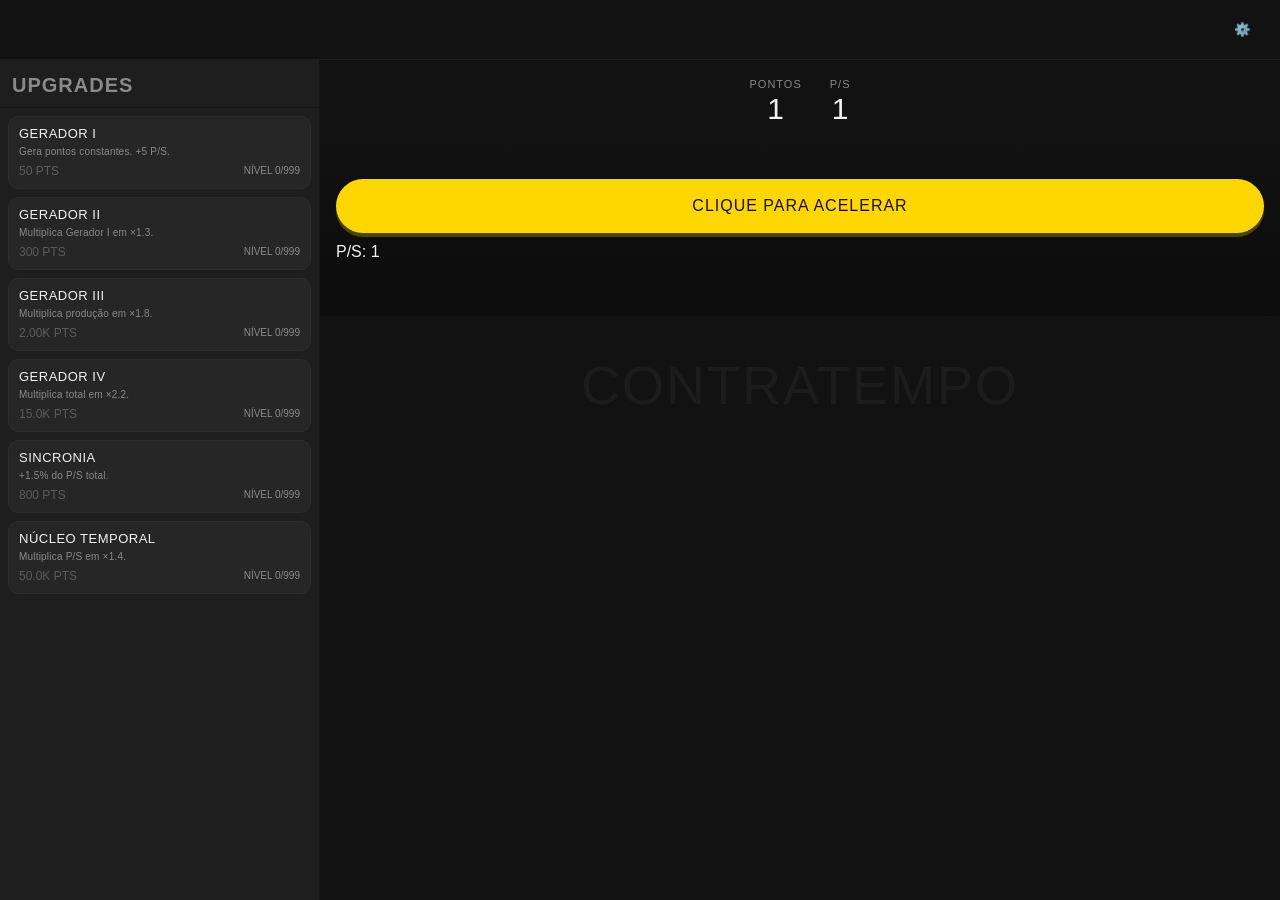
==== commit 81cc9f9b: "Add files via upload" ====
--- a/index.html
+++ b/index.html
@@ -41,9 +41,10 @@
 
                 <!-- ACTION AREA -->
                 <div id="action-area">
+                    <button id="click-boost" class="click-btn">CLIQUE PARA ACELERAR</button>
                     <div id="pps-display-bottom">P/S: 0</div>
-                    <button id="rebirth-btn" class="menu-item" style="display:none; margin-top:10px; background:#ffd700; color:#000;">
-                        RENASCIMENTO (1 Qa)
+                    <button id="rebirth-btn" class="menu-item rebirth-hidden">
+                        RENASCIMENTO
                     </button>
                 </div>
             </main>
--- a/style.css
+++ b/style.css
@@ -352,8 +352,33 @@
 #drop-toast.show { opacity: 1; transform: translateX(-50%) translateY(0); }
 #drop-toast.hidden { display: none; }
 
-#rebirth-btn { transition: all 0.2s; }
+/* ============ CLICK BUTTON ============ */
+.click-btn {
+    width: 100%;
+    background: var(--accent);
+    color: #1a0e00;
+    font-size: 16px;
+    letter-spacing: 1px;
+    padding: 18px;
+    border-radius: 40px;
+    text-align: center;
+    box-shadow: 0 4px 0 var(--accent-dim);
+    transition: transform 0.08s, box-shadow 0.08s;
+}
+.click-btn:active {
+    transform: translateY(3px) scale(0.98);
+    box-shadow: 0 1px 0 var(--accent-dim);
+}
+
+#rebirth-btn {
+    margin-top: 10px;
+    background: #ffd700;
+    color: #000;
+    transition: all 0.2s;
+}
 #rebirth-btn:active { transform: scale(0.98); background: #f0f0f0; }
+#rebirth-btn.rebirth-hidden { display: none; }
+#rebirth-btn.rebirth-ready { animation: pulse 1s infinite; }
 @keyframes pulse {
     0%, 100% { box-shadow: 0 0 0 0 rgba(255, 255, 255, 0.7); }
     50% { box-shadow: 0 0 0 10px rgba(255, 255, 255, 0); }
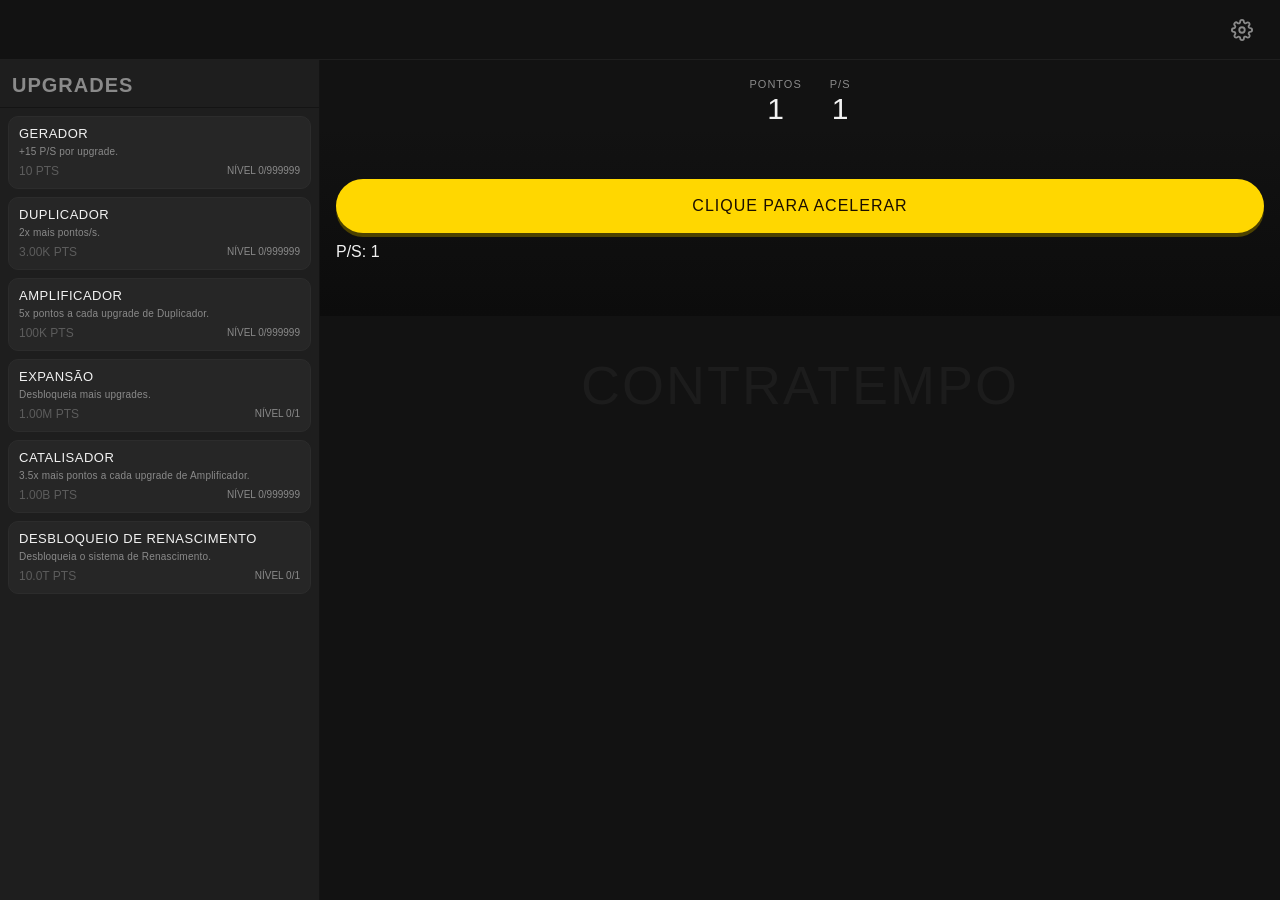
==== commit 6bb8466e: "Add files via upload" ====
--- a/index.html
+++ b/index.html
@@ -11,7 +11,12 @@
         <!-- HEADER -->
         <header id="header">
             <div id="header-spacer"></div>
-            <button id="settings-btn" aria-label="Configurações">⚙️</button>
+            <button id="settings-btn" aria-label="Configurações">
+                <svg viewBox="0 0 24 24" width="22" height="22" fill="none" stroke="currentColor" stroke-width="2" stroke-linecap="round" stroke-linejoin="round">
+                    <circle cx="12" cy="12" r="3"></circle>
+                    <path d="M19.4 15a1.65 1.65 0 0 0 .33 1.82l.06.06a2 2 0 1 1-2.83 2.83l-.06-.06a1.65 1.65 0 0 0-1.82-.33 1.65 1.65 0 0 0-1 1.51V21a2 2 0 0 1-4 0v-.09A1.65 1.65 0 0 0 9 19.4a1.65 1.65 0 0 0-1.82.33l-.06.06a2 2 0 1 1-2.83-2.83l.06-.06a1.65 1.65 0 0 0 .33-1.82 1.65 1.65 0 0 0-1.51-1H3a2 2 0 0 1 0-4h.09A1.65 1.65 0 0 0 4.6 9a1.65 1.65 0 0 0-.33-1.82l-.06-.06a2 2 0 1 1 2.83-2.83l.06.06a1.65 1.65 0 0 0 1.82.33H9a1.65 1.65 0 0 0 1-1.51V3a2 2 0 0 1 4 0v.09a1.65 1.65 0 0 0 1 1.51 1.65 1.65 0 0 0 1.82-.33l.06-.06a2 2 0 1 1 2.83 2.83l-.06.06a1.65 1.65 0 0 0-.33 1.82V9a1.65 1.65 0 0 0 1.51 1H21a2 2 0 0 1 0 4h-.09a1.65 1.65 0 0 0-1.51 1z"></path>
+                </svg>
+            </button>
         </header>
 
         <!-- MAIN BODY -->
--- a/style.css
+++ b/style.css
@@ -82,6 +82,8 @@
     transition: color 0.2s, background 0.2s, transform 0.4s;
 }
 
+#settings-btn svg { display: block; }
+
 #settings-btn:active {
     color: var(--accent);
     background: var(--bg-elevated);
@@ -145,7 +147,7 @@
     transition: transform 0.15s, border-color 0.15s, background 0.15s;
 }
 
-.upgrade-card.affordable { border-color: var(--accent-dim); }
+.upgrade-card.affordable { border-color: var(--accent); box-shadow: 0 0 8px rgba(255, 215, 0, 0.25); }
 .upgrade-card:active.affordable { transform: scale(0.97); background: #2c2005; }
 .upgrade-card.maxed { opacity: 0.55; }
 
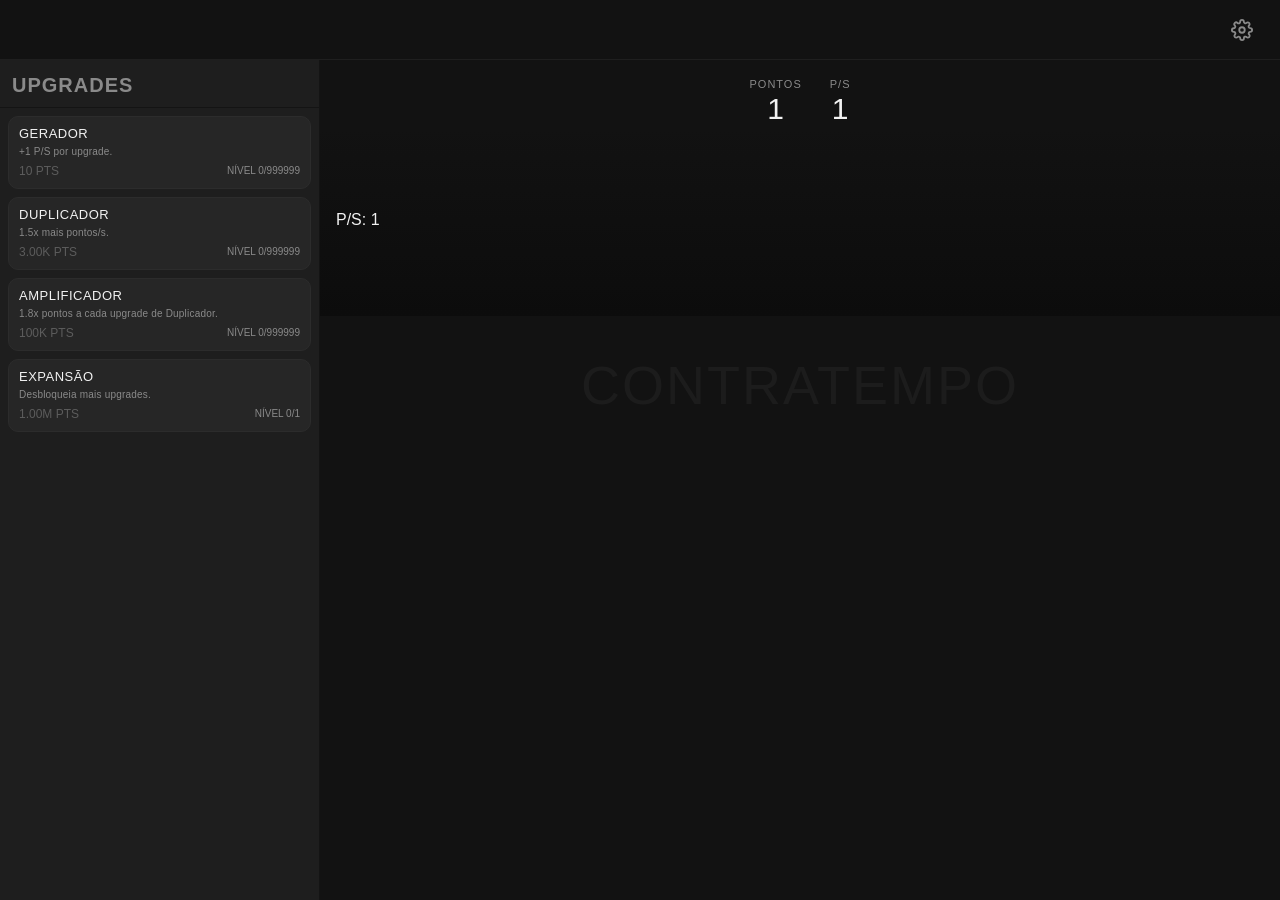
==== commit dde6d916: "Add files via upload" ====
--- a/index.html
+++ b/index.html
@@ -46,7 +46,6 @@
 
                 <!-- ACTION AREA -->
                 <div id="action-area">
-                    <button id="click-boost" class="click-btn">CLIQUE PARA ACELERAR</button>
                     <div id="pps-display-bottom">P/S: 0</div>
                     <button id="rebirth-btn" class="menu-item rebirth-hidden">
                         RENASCIMENTO
@@ -81,7 +80,6 @@
             </div>
 
             <div class="section-title" id="section-misc">MISC</div>
-            <button id="btn-login" class="menu-item">LOGIN</button>
             <button id="btn-stats" class="menu-item">ESTATÍSTICAS</button>
             <button id="btn-updates" class="menu-item">ATUALIZAÇÕES</button>
             <button id="btn-import-export" class="menu-item">IMPORTAR/EXPORTAR SAVE</button>
--- a/style.css
+++ b/style.css
@@ -354,25 +354,7 @@
 #drop-toast.show { opacity: 1; transform: translateX(-50%) translateY(0); }
 #drop-toast.hidden { display: none; }
 
-/* ============ CLICK BUTTON ============ */
-.click-btn {
-    width: 100%;
-    background: var(--accent);
-    color: #1a0e00;
-    font-size: 16px;
-    letter-spacing: 1px;
-    padding: 18px;
-    border-radius: 40px;
-    text-align: center;
-    box-shadow: 0 4px 0 var(--accent-dim);
-    transition: transform 0.08s, box-shadow 0.08s;
-}
-.click-btn:active {
-    transform: translateY(3px) scale(0.98);
-    box-shadow: 0 1px 0 var(--accent-dim);
-}
-
-#rebirth-btn {
+/* ============ ACTION BUTTONS ============ */
     margin-top: 10px;
     background: #ffd700;
     color: #000;
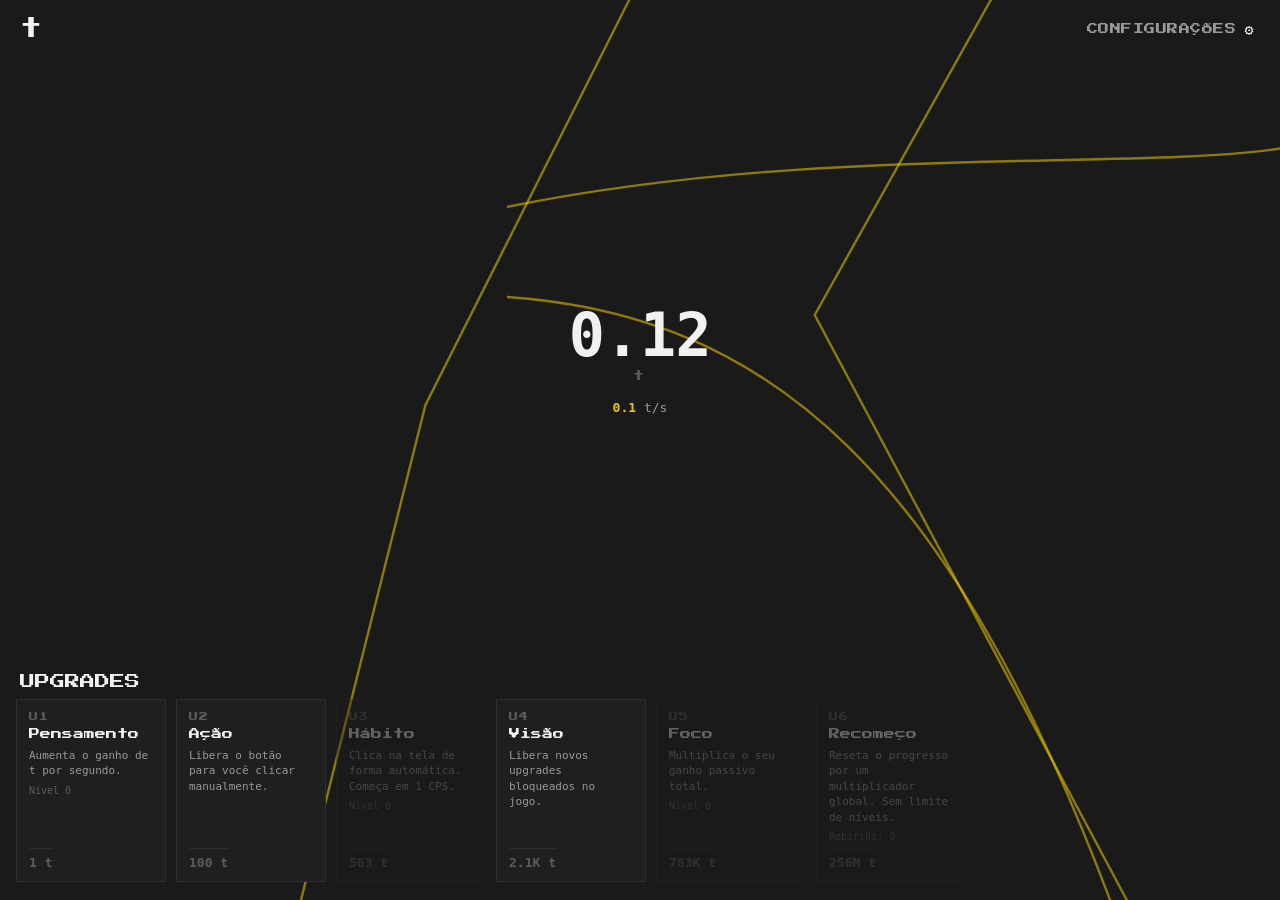
==== commit 127987db: "Add files via upload" ====
--- a/index.html
+++ b/index.html
@@ -1,105 +1,136 @@
 <!DOCTYPE html>
 <html lang="pt-BR">
 <head>
-    <meta charset="UTF-8">
-    <meta name="viewport" content="width=device-width, initial-scale=1.0, maximum-scale=1.0, user-scalable=no">
-    <title>CONTRATEMPO</title>
-    <link rel="stylesheet" href="style.css">
+<meta charset="UTF-8">
+<meta name="viewport" content="width=device-width, initial-scale=1.0, maximum-scale=1.0, user-scalable=no">
+<title>t</title>
+<link rel="preconnect" href="https://fonts.googleapis.com">
+<link rel="preconnect" href="https://fonts.gstatic.com" crossorigin>
+<link href="https://fonts.googleapis.com/css2?family=Press+Start+2P&display=swap" rel="stylesheet">
+<link rel="stylesheet" href="style.css">
 </head>
 <body>
-    <div id="app">
-        <!-- HEADER -->
-        <header id="header">
-            <div id="header-spacer"></div>
-            <button id="settings-btn" aria-label="Configurações">
-                <svg viewBox="0 0 24 24" width="22" height="22" fill="none" stroke="currentColor" stroke-width="2" stroke-linecap="round" stroke-linejoin="round">
-                    <circle cx="12" cy="12" r="3"></circle>
-                    <path d="M19.4 15a1.65 1.65 0 0 0 .33 1.82l.06.06a2 2 0 1 1-2.83 2.83l-.06-.06a1.65 1.65 0 0 0-1.82-.33 1.65 1.65 0 0 0-1 1.51V21a2 2 0 0 1-4 0v-.09A1.65 1.65 0 0 0 9 19.4a1.65 1.65 0 0 0-1.82.33l-.06.06a2 2 0 1 1-2.83-2.83l.06-.06a1.65 1.65 0 0 0 .33-1.82 1.65 1.65 0 0 0-1.51-1H3a2 2 0 0 1 0-4h.09A1.65 1.65 0 0 0 4.6 9a1.65 1.65 0 0 0-.33-1.82l-.06-.06a2 2 0 1 1 2.83-2.83l.06.06a1.65 1.65 0 0 0 1.82.33H9a1.65 1.65 0 0 0 1-1.51V3a2 2 0 0 1 4 0v.09a1.65 1.65 0 0 0 1 1.51 1.65 1.65 0 0 0 1.82-.33l.06-.06a2 2 0 1 1 2.83 2.83l-.06.06a1.65 1.65 0 0 0-.33 1.82V9a1.65 1.65 0 0 0 1.51 1H21a2 2 0 0 1 0 4h-.09a1.65 1.65 0 0 0-1.51 1z"></path>
-                </svg>
-            </button>
-        </header>
 
-        <!-- MAIN BODY -->
-        <div id="main-body">
-            <!-- UPGRADES PANEL -->
-            <aside id="upgrades-panel">
-                <div id="upgrades-header"><h2 id="upgrades-title">UPGRADES</h2></div>
-                <div id="upgrades-list"></div>
-            </aside>
+<!-- Linhas douradas decorativas de fundo, compartilhadas por todas as telas -->
+<svg class="bg-lines" viewBox="0 0 1414 2000" preserveAspectRatio="none" aria-hidden="true">
+  <path class="bg-line l1" d="M700 -20 L470 900 L330 2020" />
+  <path class="bg-line l2" d="M1100 -20 L900 700 L1250 2020" />
+  <path class="bg-line l3" d="M560 460 C 900 320, 1250 380, 1414 330" />
+  <path class="bg-line l4" d="M560 660 C 850 700, 1050 1050, 1230 2020" />
+</svg>
 
-            <!-- GAME AREA -->
-            <main id="game-area">
-                <div id="watermark">CONTRATEMPO</div>
-                
-                <div id="stats-top">
-                    <div class="stat-block">
-                        <span id="points-label" class="stat-label">PONTOS</span>
-                        <span id="points-display" class="stat-value">0</span>
-                    </div>
-                    <div class="stat-block">
-                        <span id="pps-label" class="stat-label">P/S</span>
-                        <span id="pps-display" class="stat-value">0</span>
-                    </div>
-                </div>
+<!-- ===================== TELA PRINCIPAL DO JOGO ===================== -->
+<div id="view-game" class="view view-active">
 
-                <div id="floaters"></div>
+  <header class="topbar">
+    <span class="topbar-left">t</span>
+    <button class="topbar-right" id="open-settings" type="button">
+      CONFIGURAÇÕES <span class="gear">⚙</span>
+    </button>
+  </header>
 
-                <!-- ACTION AREA -->
-                <div id="action-area">
-                    <div id="pps-display-bottom">P/S: 0</div>
-                    <button id="rebirth-btn" class="menu-item rebirth-hidden">
-                        RENASCIMENTO
-                    </button>
-                </div>
-            </main>
-        </div>
+  <main class="stage">
+
+    <div class="counter-zone" id="counter-zone">
+      <div class="counter-value" id="t-value">0</div>
+      <div class="counter-unit">t</div>
+      <div class="popup-layer" id="popup-layer" aria-hidden="true"></div>
     </div>
 
-    <!-- TOAST -->
-    <div id="drop-toast" class="hidden"></div>
+    <div class="ps-row"><span id="ps-value">0.1</span> t/s</div>
 
-    <!-- SETTINGS OVERLAY -->
-    <div id="settings-overlay" class="overlay hidden">
-        <div class="modal">
-            <button id="close-settings" class="modal-close">✕</button>
-            <h2 id="settings-title" class="modal-title">CONFIGURAÇÕES</h2>
-            
-            <div class="section-title" id="section-som">SONS E GRÁFICOS</div>
-            <button id="btn-modo-leve" class="menu-item toggle-item"><span>MODO LEVE</span><span class="toggle-state">OFF</span></button>
-            <button id="btn-popups" class="menu-item toggle-item"><span>POPUPS</span><span class="toggle-state">ON</span></button>
-            <button id="btn-sfx" class="menu-item toggle-item"><span>EFEITOS SONOROS</span><span class="toggle-state">ON</span></button>
-            <button id="btn-tremores" class="menu-item toggle-item"><span>TREMORES</span><span class="toggle-state">ON</span></button>
-            <button id="btn-cutscenes" class="menu-item toggle-item"><span>CUTSCENES</span><span class="toggle-state">ON</span></button>
+    <button id="click-btn" class="click-btn" type="button" disabled aria-label="Gerar t">t</button>
 
-            <div class="lang-row">
-                <span id="lang-label" class="lang-label">IDIOMA</span>
-                <div class="lang-buttons">
-                    <button id="lang-pt" class="lang-btn lang-active">PT</button>
-                    <button id="lang-en" class="lang-btn">EN</button>
-                </div>
-            </div>
+  </main>
 
-            <div class="section-title" id="section-misc">MISC</div>
-            <button id="btn-stats" class="menu-item">ESTATÍSTICAS</button>
-            <button id="btn-updates" class="menu-item">ATUALIZAÇÕES</button>
-            <button id="btn-import-export" class="menu-item">IMPORTAR/EXPORTAR SAVE</button>
-            <button id="btn-about" class="menu-item">SOBRE O JOGO</button>
-            <button id="btn-credits" class="menu-item">CRÉDITOS</button>
-            <button id="btn-discord" class="menu-item discord-btn">DISCORD</button>
-        </div>
+  <section class="upgrades" aria-label="Upgrades">
+    <div class="upgrades-title">UPGRADES</div>
+    <div class="upgrades-scroll" id="upgrades-list">
+      <!-- cards injetados via JS -->
+    </div>
+  </section>
+
+</div>
+
+<!-- ===================== TELA DE CONFIGURAÇÕES ===================== -->
+<div id="view-settings" class="view">
+
+  <header class="topbar">
+    <button class="topbar-left as-button" id="close-settings" type="button" aria-label="Voltar">t</button>
+    <span class="topbar-right settings-active">
+      CONFIGURAÇÕES <span class="gear">⚙</span>
+    </span>
+  </header>
+
+  <main class="settings-body">
+
+    <div class="settings-section">
+      <div class="section-title"><span class="rule"></span>PROGRESSO<span class="rule"></span></div>
+
+      <div class="settings-row">
+        <span class="settings-label">Rebirths</span>
+        <span class="settings-value" id="stat-rebirths">0</span>
+      </div>
+      <div class="settings-row">
+        <span class="settings-label">t/s atual</span>
+        <span class="settings-value" id="stat-ps">0.1</span>
+      </div>
     </div>
 
-    <!-- DEV / INFO OVERLAY -->
-    <div id="dev-overlay" class="overlay hidden">
-        <div class="modal modal-dev">
-            <button id="close-dev" class="modal-close">✕</button>
-            <h2 id="dev-title" class="modal-title">EM DESENVOLVIMENTO</h2>
-            <div id="dev-body"></div>
-        </div>
+    <div class="settings-section">
+      <div class="section-title"><span class="rule"></span>PREFERÊNCIAS<span class="rule"></span></div>
+
+      <div class="settings-row">
+        <span class="settings-label">Popups de clique</span>
+        <span class="toggle-onoff" id="toggle-popups" data-on="true">
+          <span class="on">ON</span>/<span class="off">OFF</span>
+        </span>
+      </div>
+
+      <div class="settings-row">
+        <span class="settings-label">Idioma</span>
+        <button class="lang-pill" id="lang-pill" type="button" aria-label="Alternar idioma">
+          <span class="lang-pill-opt" data-lang="pt">PT</span>
+          <span class="lang-pill-knob"></span>
+          <span class="lang-pill-opt" data-lang="en">EN</span>
+        </button>
+      </div>
+
+      <div class="settings-row">
+        <span class="settings-label">Modo:</span>
+        <button class="theme-pill" id="theme-pill-settings" type="button" aria-label="Alternar modo claro/escuro">
+          <span class="theme-pill-icon sun">☀</span>
+          <span class="theme-pill-knob"></span>
+          <span class="theme-pill-icon moon">☾</span>
+        </button>
+      </div>
     </div>
 
-    <!-- SCRIPTS -->
-    <script src="ExpantaNum.js"></script>
-    <script src="main.js"></script>
+    <div class="settings-section">
+      <div class="section-title"><span class="rule"></span>OUTROS<span class="rule"></span></div>
+
+      <button class="settings-line" id="reset-save" type="button">RESETAR PROGRESSO</button>
+      <a class="settings-line" href="https://dsc.gg/contratempo" target="_blank" rel="noopener">DISCORD</a>
+    </div>
+
+    <p class="settings-version">ContraTempo · projeto "t" · v1.0.0</p>
+
+  </main>
+
+</div>
+
+<!-- ===================== MODAL DE CONFIRMAÇÃO DE RESET ===================== -->
+<div id="confirm-overlay" class="confirm-overlay" aria-hidden="true">
+  <div class="confirm-box">
+    <p class="confirm-text">Isso vai apagar todo o seu progresso. Não tem volta.</p>
+    <div class="confirm-actions">
+      <button class="confirm-btn confirm-cancel" id="confirm-cancel" type="button">Cancelar</button>
+      <button class="confirm-btn confirm-danger" id="confirm-danger" type="button">Apagar</button>
+    </div>
+  </div>
+</div>
+
+<script src="expantanum.js"></script>
+<script src="game.js"></script>
 </body>
-</html>+</html>
--- a/style.css
+++ b/style.css
@@ -1,369 +1,562 @@
-@font-face {
-    font-family: 'Anton';
-    src: local('Anton');
-}
+/* ============================================================
+   projeto "t" — estilos
+   Referência: tipografia pixel, header UPGRADES/CONFIGURAÇÕES,
+   linhas douradas curvas no fundo, toggles ON/OFF coloridos.
+   Paleta:
+     escuro: fundo #1A1A1A | elevado #1F1F1F
+     claro:  fundo #F1F1F1 | elevado #F3F3F3
+     acento: #EEC901 (dourado)
+   ============================================================ */
 
 :root {
-    --bg-main: #121212;
-    --bg-panel: #1e1e1e;
-    --bg-elevated: #262626;
-    --bg-overlay: rgba(10, 10, 10, 0.92);
-    --text-main: #f2f2f2;
-    --text-dim: #8a8a8a;
-    --accent: #ffd700;
-    --accent-dim: #4d4200;
-    --discord: #5865F2;
-    --header-h: 60px;
-    --action-h: 190px;
-    --radius: 14px;
-}
-
-* {
-    margin: 0;
-    padding: 0;
-    box-sizing: border-box;
-    -webkit-tap-highlight-color: transparent;
-}
+  --bg: #1A1A1A;
+  --bg-elevated: #1F1F1F;
+  --bg-elevated-2: #262626;
+  --text: #F1F1F1;
+  --text-dim: #9A9A96;
+  --text-faint: #5C5C58;
+  --border: #2E2E2B;
+  --accent: #EEC901;
+  --accent-dim: #8f7c0a;
+  --on-color: #3FC96B;
+  --off-color: #E24C4C;
+  --shadow: rgba(0, 0, 0, 0.5);
+
+  --font-pixel: 'Press Start 2P', monospace;
+  --font-mono: 'SF Mono', 'Roboto Mono', 'Consolas', monospace;
+}
+
+[data-theme="light"] {
+  --bg: #F1F1F1;
+  --bg-elevated: #F3F3F3;
+  --bg-elevated-2: #FAFAFA;
+  --text: #1A1A1A;
+  --text-dim: #5B5B57;
+  --text-faint: #9C9C97;
+  --border: #E2E2DE;
+  --accent: #C9A400;
+  --accent-dim: #E3CA5C;
+  --shadow: rgba(0, 0, 0, 0.12);
+}
+
+* { box-sizing: border-box; }
 
 html, body {
-    height: 100%;
-    overflow: hidden;
-    background: var(--bg-main);
-    touch-action: manipulation;
-}
-
-body {
-    font-family: 'Anton', 'Impact', 'Roboto Condensed', sans-serif;
-    color: var(--text-main);
-    -webkit-user-select: none;
-    -moz-user-select: none;
-    user-select: none;
-    text-transform: uppercase;
-}
-
-button {
-    font-family: inherit;
-    text-transform: uppercase;
-    border: none;
-    cursor: pointer;
-    color: inherit;
-}
-
-#app {
-    height: 100vh;
-    height: 100dvh;
-    display: flex;
-    flex-direction: column;
-}
-
-/* ============ HEADER ============ */
-#header {
-    height: var(--header-h);
-    flex-shrink: 0;
-    display: flex;
-    align-items: center;
-    justify-content: flex-end;
-    padding: 0 16px;
-    background: var(--bg-main);
-    border-bottom: 1px solid #1f1f1f;
-}
-
-#header-spacer { flex: 1; }
-
-#settings-btn {
-    background: transparent;
-    color: var(--text-dim);
-    width: 44px;
-    height: 44px;
-    display: flex;
-    align-items: center;
-    justify-content: center;
-    border-radius: 50%;
-    transition: color 0.2s, background 0.2s, transform 0.4s;
-}
-
-#settings-btn svg { display: block; }
-
-#settings-btn:active {
-    color: var(--accent);
-    background: var(--bg-elevated);
-    transform: rotate(45deg);
-}
-
-/* ============ MAIN BODY ============ */
-#main-body {
-    flex: 1;
-    display: flex;
-    min-height: 0;
-    overflow: hidden;
-}
-
-/* ============ PAINEL DE UPGRADES ============ */
-#upgrades-panel {
-    width: 44%;
-    max-width: 320px;
-    min-width: 150px;
-    height: 100%;
-    background: var(--bg-panel);
-    border-right: 1px solid #141414;
-    display: flex;
-    flex-direction: column;
-}
-
-#upgrades-header {
-    padding: 14px 12px 10px;
-    border-bottom: 1px solid #141414;
-    flex-shrink: 0;
-}
-
-#upgrades-header h2 {
-    font-size: clamp(16px, 5vw, 20px);
-    color: var(--text-dim);
-    letter-spacing: 1px;
-}
-
-#upgrades-list {
-    flex: 1;
-    overflow-y: auto;
-    overflow-x: hidden;
-    padding: 8px;
-    display: flex;
-    flex-direction: column;
-    gap: 8px;
-    -webkit-overflow-scrolling: touch;
-}
-
-#upgrades-list::-webkit-scrollbar { width: 4px; }
-#upgrades-list::-webkit-scrollbar-thumb { background: #333; border-radius: 4px; }
-
-.upgrade-card {
-    background: var(--bg-elevated);
-    border: 1px solid #2c2c2c;
-    border-radius: 10px;
-    padding: 10px;
-    display: flex;
-    flex-direction: column;
-    gap: 4px;
-    transition: transform 0.15s, border-color 0.15s, background 0.15s;
-}
-
-.upgrade-card.affordable { border-color: var(--accent); box-shadow: 0 0 8px rgba(255, 215, 0, 0.25); }
-.upgrade-card:active.affordable { transform: scale(0.97); background: #2c2005; }
-.upgrade-card.maxed { opacity: 0.55; }
-
-.upgrade-name { font-size: 13px; color: var(--text-main); letter-spacing: 0.5px; line-height: 1.15; }
-.upgrade-desc { font-size: 10px; color: var(--text-dim); text-transform: none; font-family: Arial, sans-serif; letter-spacing: 0.2px; line-height: 1.2; }
-
-.upgrade-footer { display: flex; justify-content: space-between; align-items: center; margin-top: 2px; }
-.upgrade-cost { font-size: 12px; color: var(--accent); }
-.upgrade-cost.cant-afford { color: #5c5c5c; }
-.upgrade-level { font-size: 10px; color: var(--text-dim); font-family: Arial, sans-serif; }
-
-/* ============ ÁREA CENTRAL ============ */
-#game-area {
-    flex: 1;
-    height: 100%;
-    position: relative;
-    display: flex;
-    flex-direction: column;
-    overflow: hidden;
-}
-
-#watermark {
-    position: absolute;
-    top: 0; left: 0; right: 0; bottom: var(--action-h);
-    display: flex;
-    align-items: center;
-    justify-content: center;
-    font-size: clamp(28px, 10vw, 54px);
-    color: rgba(255, 255, 255, 0.045);
-    letter-spacing: 2px;
-    text-align: center;
-    pointer-events: none;
-    line-height: 1;
-    padding: 0 10px;
-}
-
-#stats-top {
-    position: relative;
-    z-index: 2;
-    display: flex;
-    justify-content: center;
-    gap: 28px;
-    padding: 18px 10px 0;
-    flex-shrink: 0;
-}
-
-.stat-block { display: flex; flex-direction: column; align-items: center; gap: 2px; }
-.stat-label { font-size: 11px; color: var(--text-dim); letter-spacing: 1px; }
-.stat-value { font-size: clamp(22px, 7vw, 30px); color: var(--text-main); }
-
-#floaters {
-    position: absolute;
-    inset: 0;
-    bottom: var(--action-h);
-    pointer-events: none;
-    overflow: hidden;
-    z-index: 3;
-}
-
-.floater {
-    position: absolute;
-    color: var(--accent);
-    font-size: 16px;
-    font-weight: bold;
-    animation: floatUp 0.9s ease-out forwards;
-    white-space: nowrap;
-}
-
-@keyframes floatUp {
-    0%   { opacity: 1; transform: translate(-50%, 0) scale(1); }
-    100% { opacity: 0; transform: translate(-50%, -70px) scale(1.15); }
-}
-
-/* ============ ÁREA DE AÇÃO ============ */
-#action-area {
-    flex-shrink: 0;
-    height: var(--action-h);
-    display: flex;
-    flex-direction: column;
-    justify-content: center;
-    gap: 10px;
-    padding: 12px 16px calc(14px + env(safe-area-inset-bottom));
-    background: linear-gradient(to top, #0c0c0c, rgba(12,12,12,0));
-    position: relative;
-    z-index: 4;
-}
-
-/* ============ OVERLAYS / MODAL ============ */
-.overlay {
-    position: fixed;
-    inset: 0;
-    background: var(--bg-overlay);
-    display: flex;
-    align-items: flex-end;
-    justify-content: center;
-    z-index: 100;
-    backdrop-filter: blur(2px);
-    transition: opacity 0.2s;
-}
-.overlay.hidden { display: none; }
-
-.modal {
-    width: 100%;
-    max-width: 480px;
-    max-height: 88vh;
-    background: var(--bg-panel);
-    border-top: 1px solid #2c2c2c;
-    border-radius: 20px 20px 0 0;
-    padding: 18px 16px calc(24px + env(safe-area-inset-bottom));
-    overflow-y: auto;
-    -webkit-overflow-scrolling: touch;
-    display: flex;
-    flex-direction: column;
-    gap: 10px;
-    position: relative;
-    animation: slideUp 0.25s ease-out;
-}
-
-@keyframes slideUp {
-    from { transform: translateY(40px); opacity: 0; }
-    to { transform: translateY(0); opacity: 1; }
-}
-
-.modal-close {
-    position: absolute;
-    top: 12px; right: 14px;
-    background: transparent;
-    color: var(--text-dim);
-    font-size: 20px;
-    width: 34px; height: 34px;
-}
-
-.modal-title {
-    text-align: center;
-    font-size: clamp(20px, 6vw, 26px);
-    color: var(--text-main);
-    letter-spacing: 1px;
-    margin: 4px 0 10px;
-}
+  margin: 0;
+  padding: 0;
+  height: 100%;
+  overflow: hidden;
+  background: var(--bg);
+  color: var(--text);
+  font-family: var(--font-mono);
+  -webkit-tap-highlight-color: transparent;
+  transition: background-color .25s ease, color .25s ease;
+}
+
+button { font-family: inherit; cursor: pointer; border: none; background: none; color: inherit; }
+a { color: inherit; text-decoration: none; }
+
+/* ---------- Linhas de fundo douradas ---------- */
+
+.bg-lines {
+  position: fixed;
+  inset: 0;
+  width: 100%;
+  height: 100%;
+  z-index: 0;
+  pointer-events: none;
+}
+
+.bg-line {
+  fill: none;
+  stroke: var(--accent);
+  stroke-width: 2.4;
+  opacity: 0.55;
+  vector-effect: non-scaling-stroke;
+}
+
+[data-theme="light"] .bg-line { opacity: 0.75; }
+
+.l1 { animation: drift-a 26s ease-in-out infinite; }
+.l2 { animation: drift-b 32s ease-in-out infinite; }
+.l3 { animation: drift-c 22s ease-in-out infinite; }
+.l4 { animation: drift-a 30s ease-in-out infinite reverse; }
+
+@keyframes drift-a {
+  0%, 100% { transform: translate(0, 0); }
+  50%      { transform: translate(-10px, 14px); }
+}
+@keyframes drift-b {
+  0%, 100% { transform: translate(0, 0); }
+  50%      { transform: translate(12px, -10px); }
+}
+@keyframes drift-c {
+  0%, 100% { transform: translate(0, 0) scale(1); }
+  50%      { transform: translate(-8px, 6px) scale(1.01); }
+}
+
+/* ---------- Views ---------- */
+
+.view {
+  position: fixed;
+  inset: 0;
+  display: none;
+  flex-direction: column;
+  z-index: 1;
+}
+
+.view-active { display: flex; }
+
+/* ---------- Top bar ---------- */
+
+.topbar {
+  flex: 0 0 auto;
+  display: flex;
+  align-items: center;
+  justify-content: space-between;
+  padding: calc(env(safe-area-inset-top, 0) + 18px) 20px 14px;
+}
+
+.topbar-left {
+  font-family: var(--font-pixel);
+  font-size: 22px;
+  color: var(--text);
+  letter-spacing: 1px;
+}
+
+.topbar-left.as-button {
+  background: none;
+}
+
+.topbar-right {
+  font-family: var(--font-pixel);
+  font-size: 11px;
+  color: var(--text-dim);
+  display: flex;
+  align-items: center;
+  gap: 8px;
+  letter-spacing: 0.5px;
+}
+
+.topbar-right.settings-active { color: var(--text); }
+
+.gear {
+  font-size: 15px;
+  color: var(--text);
+}
+
+/* ---------- Stage (área central do jogo) ---------- */
+
+.stage {
+  flex: 1 1 auto;
+  display: flex;
+  flex-direction: column;
+  align-items: center;
+  justify-content: center;
+  padding: 20px 20px 8px;
+  gap: 18px;
+  min-height: 0;
+  position: relative;
+  z-index: 1;
+}
+
+.counter-zone {
+  position: relative;
+  display: flex;
+  flex-direction: column;
+  align-items: center;
+  justify-content: center;
+  text-align: center;
+  width: 100%;
+}
+
+.counter-value {
+  font-family: var(--font-mono);
+  font-weight: 700;
+  font-size: clamp(36px, 12vw, 60px);
+  line-height: 1;
+  letter-spacing: -0.5px;
+  font-variant-numeric: tabular-nums;
+  transition: transform .08s ease;
+}
+
+.counter-value.bump { transform: scale(1.04); }
+
+.counter-unit {
+  margin-top: 6px;
+  font-family: var(--font-pixel);
+  font-size: 11px;
+  letter-spacing: 3px;
+  color: var(--text-faint);
+}
+
+.ps-row {
+  font-family: var(--font-mono);
+  font-size: 13px;
+  color: var(--text-dim);
+}
+
+.ps-row span { color: var(--accent); font-weight: 700; }
+
+.popup-layer {
+  position: absolute;
+  inset: -20px -20px auto -20px;
+  top: -6px;
+  height: 0;
+  pointer-events: none;
+}
+
+.pop {
+  position: absolute;
+  left: 50%;
+  top: 0;
+  transform: translate(-50%, 0);
+  font-family: var(--font-mono);
+  font-weight: 700;
+  font-size: 15px;
+  color: var(--accent);
+  opacity: 0;
+  white-space: nowrap;
+  animation: pop-float 0.85s ease-out forwards;
+}
+
+.pop.boost { color: var(--off-color); font-size: 17px; }
+
+@keyframes pop-float {
+  0%   { opacity: 0; transform: translate(-50%, 6px) scale(0.85); }
+  15%  { opacity: 1; transform: translate(-50%, -6px) scale(1); }
+  100% { opacity: 0; transform: translate(-50%, -46px) scale(1); }
+}
+
+/* ---------- Botão de clique ---------- */
+
+.click-btn {
+  position: relative;
+  width: 120px;
+  height: 120px;
+  border-radius: 50%;
+  background: var(--bg-elevated);
+  border: 2px solid var(--accent-dim);
+  display: flex;
+  align-items: center;
+  justify-content: center;
+  box-shadow: 0 8px 24px var(--shadow);
+  transition: transform .08s ease, opacity .3s ease;
+  font-family: var(--font-pixel);
+  font-size: 30px;
+  color: var(--accent);
+}
+
+.click-btn:active:not(:disabled) { transform: scale(0.94); }
+
+.click-btn:disabled {
+  opacity: 0;
+  pointer-events: none;
+  height: 0;
+  width: 0;
+  margin: 0;
+  border: none;
+}
+
+/* ---------- Upgrades ---------- */
+
+.upgrades {
+  flex: 0 0 auto;
+  padding-bottom: env(safe-area-inset-bottom, 0);
+  position: relative;
+  z-index: 1;
+}
+
+.upgrades-title {
+  font-family: var(--font-pixel);
+  font-size: 15px;
+  padding: 0 20px 10px;
+  color: var(--text);
+}
+
+.upgrades-scroll {
+  display: flex;
+  gap: 10px;
+  overflow-x: auto;
+  padding: 0 16px 18px;
+  scroll-snap-type: x proximity;
+  -webkit-overflow-scrolling: touch;
+}
+
+.upgrades-scroll::-webkit-scrollbar { display: none; }
+
+.upg-card {
+  scroll-snap-align: start;
+  flex: 0 0 auto;
+  width: 150px;
+  background: var(--bg-elevated);
+  border: 1px solid var(--border);
+  padding: 12px 12px 11px;
+  display: flex;
+  flex-direction: column;
+  gap: 6px;
+  transition: border-color .15s ease, transform .08s ease, opacity .2s ease;
+  text-align: left;
+}
+
+.upg-card:active:not(.locked):not(.maxed) { transform: scale(0.97); }
+.upg-card.affordable { border-color: var(--accent); }
+.upg-card.locked { opacity: 0.35; }
+.upg-card.maxed { border-color: var(--accent); }
+
+.upg-id {
+  font-family: var(--font-pixel);
+  font-size: 9px;
+  color: var(--text-faint);
+  letter-spacing: 1px;
+}
+
+.upg-name {
+  font-family: var(--font-pixel);
+  font-size: 11px;
+  color: var(--text);
+  line-height: 1.4;
+}
+
+.upg-desc {
+  font-size: 11px;
+  color: var(--text-dim);
+  line-height: 1.4;
+  min-height: 29px;
+}
+
+.upg-level {
+  font-size: 10px;
+  color: var(--text-faint);
+}
+
+.upg-cost {
+  margin-top: auto;
+  padding-top: 6px;
+  font-size: 13px;
+  font-weight: 700;
+  color: var(--accent);
+  border-top: 1px solid var(--border);
+}
+
+.upg-cost.cant-afford { color: var(--text-faint); }
+
+/* ---------- Settings screen ---------- */
+
+.settings-body {
+  flex: 1 1 auto;
+  overflow-y: auto;
+  padding: 8px 20px 40px;
+  position: relative;
+  z-index: 1;
+}
+
+.settings-section { margin-bottom: 28px; }
 
 .section-title {
-    text-align: center;
-    font-size: 14px;
-    color: var(--text-dim);
-    letter-spacing: 1px;
-    margin: 10px 0 2px;
-    position: relative;
-}
-.section-title::before, .section-title::after {
-    content: ''; position: absolute; top: 50%; width: 26%; height: 1px; background: #333;
-}
-.section-title::before { left: 0; }
-.section-title::after { right: 0; }
-
-.menu-item {
-    width: 100%;
-    background: var(--bg-elevated);
-    color: var(--text-main);
-    font-size: 15px;
-    letter-spacing: 0.5px;
-    padding: 16px 18px;
-    border-radius: 40px;
-    text-align: center;
-    transition: background 0.15s, transform 0.08s;
-}
-.menu-item:active { transform: scale(0.98); background: #303030; }
-
-.toggle-item { display: flex; justify-content: space-between; align-items: center; }
-.toggle-state { font-size: 12px; color: var(--accent); padding: 4px 10px; border-radius: 20px; background: #2c1e0a; }
-.toggle-state.off { color: #777; background: #202020; }
-
-.discord-btn { background: var(--discord); display: flex; align-items: center; justify-content: center; gap: 10px; margin-top: 6px; }
-.discord-btn:active { background: #4752c4; }
-
-.dev-text { color: var(--text-dim); font-size: 13px; text-transform: none; font-family: Arial, sans-serif; letter-spacing: 0.3px; }
-
-.lang-row { display: flex; align-items: center; justify-content: space-between; padding: 10px 6px 4px; }
-.lang-label { font-size: 13px; color: var(--text-dim); letter-spacing: 1px; }
-.lang-buttons { display: flex; gap: 8px; }
-.lang-btn { background: var(--bg-elevated); color: var(--text-dim); font-size: 12px; padding: 8px 16px; border-radius: 20px; transition: 0.15s; }
-.lang-btn.lang-active { background: var(--accent); color: #1a0e00; }
-
-.modal-dev { text-align: left; }
-.dev-subtitle { font-size: 15px; color: var(--accent); margin-bottom: 10px; text-align: center; }
-.dev-section-title { font-size: 12px; color: var(--text-main); margin: 14px 0 6px; text-transform: uppercase; }
-.dev-list { list-style: none; display: flex; flex-direction: column; gap: 8px; text-transform: none; font-family: Arial, sans-serif; }
-.dev-list li { font-size: 12.5px; color: var(--text-dim); line-height: 1.4; padding-left: 14px; position: relative; }
-.dev-list li::before { content: '•'; color: var(--accent); position: absolute; left: 0; }
-
-.stats-grid { display: flex; flex-direction: column; gap: 10px; margin-top: 6px; }
-.stats-row { display: flex; justify-content: space-between; align-items: center; background: var(--bg-elevated); border-radius: 10px; padding: 12px 16px; font-family: Arial, sans-serif; text-transform: none; }
-.stats-row span { font-size: 12px; color: var(--text-dim); }
-.stats-row b { font-size: 15px; color: var(--accent); font-family: 'Anton', sans-serif; }
-
-.text-input { width: 100%; background: var(--bg-elevated); border: 1px solid #303030; color: var(--text-main); font-family: Arial, sans-serif; text-transform: none; font-size: 13px; padding: 12px 14px; border-radius: 10px; margin: 10px 0; resize: vertical; }
-.text-input:focus { outline: none; border-color: var(--accent); }
-
-/* ============ TOAST ============ */
-#drop-toast {
-    position: fixed; top: 16px; left: 50%; transform: translateX(-50%) translateY(-20px);
-    background: #ff2d2d; color: #1a0000; font-size: 13px; padding: 12px 20px; border-radius: 30px;
-    z-index: 200; opacity: 0; transition: 0.25s; white-space: nowrap; box-shadow: 0 4px 18px rgba(255,45,45,0.4);
-}
-#drop-toast.show { opacity: 1; transform: translateX(-50%) translateY(0); }
-#drop-toast.hidden { display: none; }
-
-/* ============ ACTION BUTTONS ============ */
-    margin-top: 10px;
-    background: #ffd700;
-    color: #000;
-    transition: all 0.2s;
-}
-#rebirth-btn:active { transform: scale(0.98); background: #f0f0f0; }
-#rebirth-btn.rebirth-hidden { display: none; }
-#rebirth-btn.rebirth-ready { animation: pulse 1s infinite; }
-@keyframes pulse {
-    0%, 100% { box-shadow: 0 0 0 0 rgba(255, 255, 255, 0.7); }
-    50% { box-shadow: 0 0 0 10px rgba(255, 255, 255, 0); }
-}+  display: flex;
+  align-items: center;
+  gap: 12px;
+  font-family: var(--font-pixel);
+  font-size: 15px;
+  color: var(--text);
+  margin-bottom: 18px;
+  white-space: nowrap;
+}
+
+.section-title .rule {
+  flex: 1 1 auto;
+  height: 1px;
+  background: var(--border);
+}
+
+.settings-row {
+  display: flex;
+  align-items: center;
+  justify-content: space-between;
+  gap: 16px;
+  padding: 12px 0;
+}
+
+.settings-label {
+  font-family: var(--font-pixel);
+  font-size: 11px;
+  color: var(--text);
+  line-height: 1.6;
+}
+
+.settings-value {
+  font-family: var(--font-mono);
+  font-size: 13px;
+  color: var(--accent);
+  font-weight: 700;
+}
+
+.toggle-onoff {
+  font-family: var(--font-pixel);
+  font-size: 11px;
+  cursor: pointer;
+  user-select: none;
+}
+
+.toggle-onoff .on, .toggle-onoff .off { padding: 2px 4px; }
+.toggle-onoff[data-on="true"] .on { color: var(--on-color); }
+.toggle-onoff[data-on="true"] .off { color: var(--text-faint); }
+.toggle-onoff[data-on="false"] .on { color: var(--text-faint); }
+.toggle-onoff[data-on="false"] .off { color: var(--off-color); }
+
+.settings-line {
+  display: block;
+  width: 100%;
+  text-align: center;
+  font-family: var(--font-pixel);
+  font-size: 12px;
+  color: var(--text);
+  padding: 16px 0;
+  border-bottom: 1px solid var(--border);
+}
+
+.settings-line:active { color: var(--accent); }
+
+.settings-version {
+  margin-top: 28px;
+  text-align: center;
+  font-size: 10px;
+  color: var(--text-faint);
+  font-family: var(--font-mono);
+}
+
+/* ---------- Theme pill (switch claro/escuro) ---------- */
+
+.theme-pill {
+  position: relative;
+  width: 52px;
+  height: 28px;
+  border-radius: 999px;
+  background: var(--bg-elevated-2);
+  border: 1px solid var(--border);
+  display: flex;
+  align-items: center;
+  padding: 0 6px;
+  justify-content: space-between;
+}
+
+.theme-pill-icon { font-size: 11px; line-height: 1; color: var(--text-faint); z-index: 1; }
+.theme-pill-icon.sun { color: var(--accent); }
+
+.theme-pill-knob {
+  position: absolute;
+  top: 2px;
+  left: 2px;
+  width: 22px;
+  height: 22px;
+  border-radius: 50%;
+  background: var(--accent);
+  transition: transform .22s cubic-bezier(.4,0,.2,1);
+  box-shadow: 0 1px 4px rgba(0,0,0,0.3);
+}
+
+[data-theme="dark"] .theme-pill-knob { transform: translateX(0); }
+[data-theme="light"] .theme-pill-knob { transform: translateX(24px); }
+
+/* ---------- Lang pill ---------- */
+
+.lang-pill {
+  position: relative;
+  width: 64px;
+  height: 28px;
+  border-radius: 999px;
+  background: var(--bg-elevated-2);
+  border: 1px solid var(--border);
+  display: flex;
+  align-items: center;
+  padding: 0 8px;
+  justify-content: space-between;
+}
+
+.lang-pill-opt {
+  font-family: var(--font-pixel);
+  font-size: 9px;
+  z-index: 1;
+  color: var(--text-faint);
+}
+
+.lang-pill-opt.active-lang { color: var(--bg); }
+
+.lang-pill-knob {
+  position: absolute;
+  top: 2px;
+  left: 2px;
+  width: 28px;
+  height: 22px;
+  border-radius: 999px;
+  background: var(--accent);
+  transition: transform .22s cubic-bezier(.4,0,.2,1);
+}
+
+.lang-pill[data-lang="en"] .lang-pill-knob { transform: translateX(30px); }
+
+/* ---------- Confirm overlay ---------- */
+
+.confirm-overlay {
+  position: fixed;
+  inset: 0;
+  background: rgba(0,0,0,0.6);
+  display: flex;
+  align-items: center;
+  justify-content: center;
+  padding: 24px;
+  opacity: 0;
+  pointer-events: none;
+  transition: opacity .18s ease;
+  z-index: 50;
+}
+
+.confirm-overlay.open { opacity: 1; pointer-events: auto; }
+
+.confirm-box {
+  background: var(--bg-elevated);
+  border: 1px solid var(--border);
+  padding: 22px 20px;
+  max-width: 320px;
+  width: 100%;
+  box-shadow: 0 12px 32px var(--shadow);
+}
+
+.confirm-text {
+  margin: 0 0 18px;
+  font-size: 13px;
+  line-height: 1.6;
+  color: var(--text);
+}
+
+.confirm-actions { display: flex; gap: 10px; }
+
+.confirm-btn {
+  flex: 1;
+  padding: 12px 0;
+  font-family: var(--font-pixel);
+  font-size: 10px;
+}
+
+.confirm-cancel {
+  background: var(--bg-elevated-2);
+  color: var(--text);
+  border: 1px solid var(--border);
+}
+
+.confirm-danger {
+  background: var(--off-color);
+  color: #fff;
+}
+
+/* ---------- Reduced motion / focus ---------- */
+
+@media (prefers-reduced-motion: reduce) {
+  * { animation-duration: 0.001ms !important; transition-duration: 0.001ms !important; }
+}
+
+button:focus-visible, a:focus-visible {
+  outline: 2px solid var(--accent);
+  outline-offset: 2px;
+}
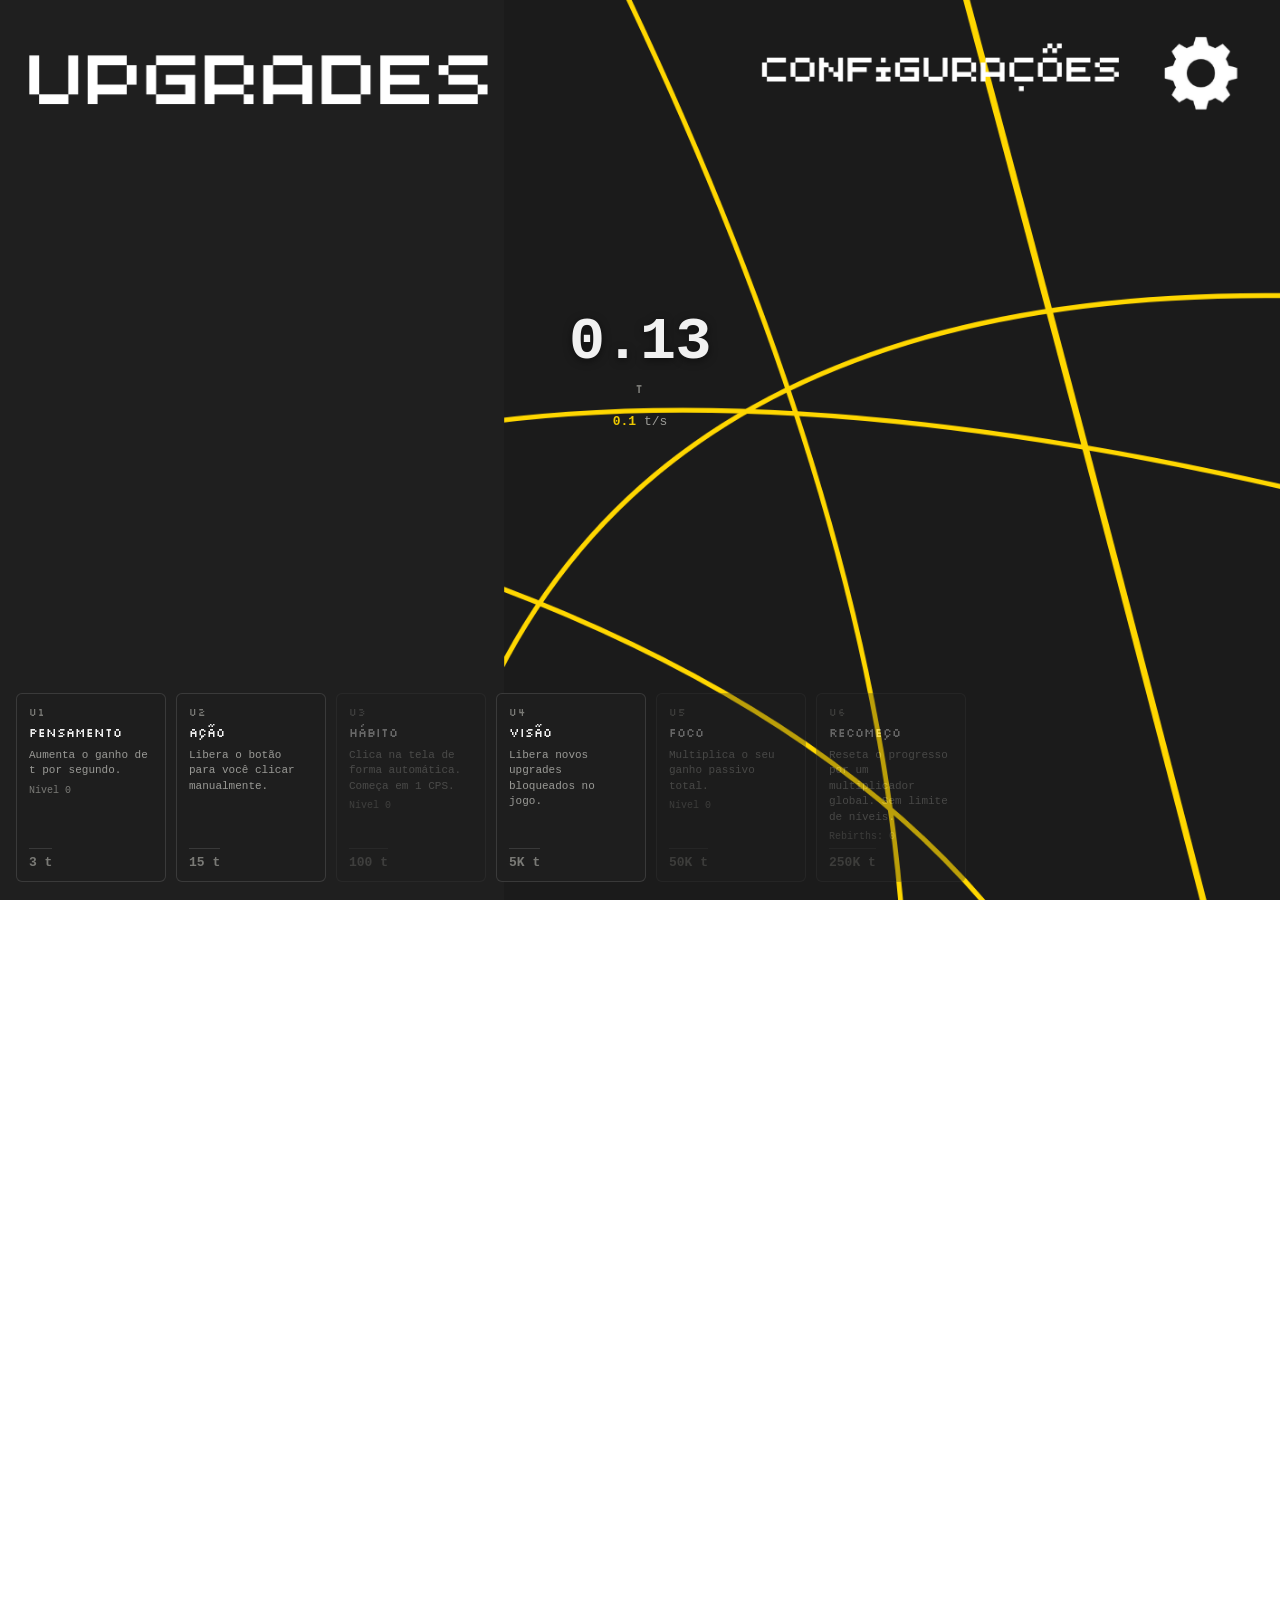
==== commit 6ca89740: "Add files via upload" ====
--- a/index.html
+++ b/index.html
@@ -4,9 +4,6 @@
 <meta charset="UTF-8">
 <meta name="viewport" content="width=device-width, initial-scale=1.0, maximum-scale=1.0, user-scalable=no">
 <title>t</title>
-<link rel="preconnect" href="https://fonts.googleapis.com">
-<link rel="preconnect" href="https://fonts.gstatic.com" crossorigin>
-<link href="https://fonts.googleapis.com/css2?family=Press+Start+2P&display=swap" rel="stylesheet">
 <link rel="stylesheet" href="style.css">
 </head>
 <body>
@@ -63,59 +60,47 @@
   </header>
 
   <main class="settings-body">
+  </main>
 
-    <div class="settings-section">
-      <div class="section-title"><span class="rule"></span>PROGRESSO<span class="rule"></span></div>
-
-      <div class="settings-row">
-        <span class="settings-label">Rebirths</span>
-        <span class="settings-value" id="stat-rebirths">0</span>
-      </div>
-      <div class="settings-row">
-        <span class="settings-label">t/s atual</span>
-        <span class="settings-value" id="stat-ps">0.1</span>
-      </div>
+  <div class="settings-panel">
+    <div class="settings-row">
+      <span class="settings-label">Rebirths</span>
+      <span class="settings-value" id="stat-rebirths">0</span>
+    </div>
+    <div class="settings-row">
+      <span class="settings-label">t/s atual</span>
+      <span class="settings-value" id="stat-ps">0.1</span>
+    </div>
+    <div class="settings-row">
+      <span class="settings-label">Popups de clique</span>
+      <span class="toggle-onoff" id="toggle-popups" data-on="true">
+        <span class="on">ON</span>/<span class="off">OFF</span>
+      </span>
+    </div>
+    <div class="settings-row">
+      <span class="settings-label">Idioma</span>
+      <button class="lang-pill" id="lang-pill" type="button" aria-label="Alternar idioma">
+        <span class="lang-pill-opt" data-lang="pt">PT</span>
+        <span class="lang-pill-knob"></span>
+        <span class="lang-pill-opt" data-lang="en">EN</span>
+      </button>
+    </div>
+    <div class="settings-row">
+      <span class="settings-label">Modo:</span>
+      <button class="theme-pill" id="theme-pill-settings" type="button" aria-label="Alternar modo claro/escuro">
+        <span class="theme-pill-icon sun">☀</span>
+        <span class="theme-pill-knob"></span>
+        <span class="theme-pill-icon moon">☾</span>
+      </button>
     </div>
 
-    <div class="settings-section">
-      <div class="section-title"><span class="rule"></span>PREFERÊNCIAS<span class="rule"></span></div>
-
-      <div class="settings-row">
-        <span class="settings-label">Popups de clique</span>
-        <span class="toggle-onoff" id="toggle-popups" data-on="true">
-          <span class="on">ON</span>/<span class="off">OFF</span>
-        </span>
-      </div>
-
-      <div class="settings-row">
-        <span class="settings-label">Idioma</span>
-        <button class="lang-pill" id="lang-pill" type="button" aria-label="Alternar idioma">
-          <span class="lang-pill-opt" data-lang="pt">PT</span>
-          <span class="lang-pill-knob"></span>
-          <span class="lang-pill-opt" data-lang="en">EN</span>
-        </button>
-      </div>
-
-      <div class="settings-row">
-        <span class="settings-label">Modo:</span>
-        <button class="theme-pill" id="theme-pill-settings" type="button" aria-label="Alternar modo claro/escuro">
-          <span class="theme-pill-icon sun">☀</span>
-          <span class="theme-pill-knob"></span>
-          <span class="theme-pill-icon moon">☾</span>
-        </button>
-      </div>
-    </div>
-
-    <div class="settings-section">
-      <div class="section-title"><span class="rule"></span>OUTROS<span class="rule"></span></div>
-
-      <button class="settings-line" id="reset-save" type="button">RESETAR PROGRESSO</button>
-      <a class="settings-line" href="https://dsc.gg/contratempo" target="_blank" rel="noopener">DISCORD</a>
-    </div>
-
+    <button class="settings-line" id="reset-save" type="button">RESETAR PROGRESSO</button>
+    <a class="settings-line discord-line" href="https://dsc.gg/tgame" target="_blank" rel="noopener">
+      <svg class="discord-icon" viewBox="0 0 245 240" aria-hidden="true"><path fill="currentColor" d="M104.4 103.9c-5.7 0-10.2 5-10.2 11.1s4.6 11.1 10.2 11.1c5.7 0 10.2-5 10.2-11.1.1-6.1-4.5-11.1-10.2-11.1zM140.9 103.9c-5.7 0-10.2 5-10.2 11.1s4.6 11.1 10.2 11.1c5.7 0 10.2-5 10.2-11.1s-4.5-11.1-10.2-11.1z"/><path fill="currentColor" d="M189.5 20h-134C42.9 20 32 30.9 32 44.4v135.7c0 13.5 10.9 24.4 24.4 24.4h113.4l-5.3-18.5 12.8 11.9 12.1 11.2 21.6 19V44.4c0-13.5-11-24.4-24.5-24.4zM144.9 143.5s-3.6-4.3-6.6-8.1c13.1-3.7 18.1-11.9 18.1-11.9-4.1 2.7-8 4.6-11.5 5.9-5 2.1-9.8 3.5-14.5 4.3-9.6 1.8-18.4 1.3-25.9-.1-5.7-1.1-10.6-2.6-14.7-4.3-2.3-.9-4.8-2-7.3-3.4-.3-.2-.6-.3-.9-.5-.2-.1-.3-.2-.4-.3-1.8-1-2.8-1.7-2.8-1.7s4.8 8 17.5 11.8c-3 3.8-6.7 8.3-6.7 8.3-22.1-.7-30.5-15.2-30.5-15.2 0-32.2 14.4-58.3 14.4-58.3 14.4-10.8 28.1-10.5 28.1-10.5l1 1.2c-18 5.2-26.3 13.1-26.3 13.1s2.2-1.2 5.9-2.9c10.7-4.7 19.2-6 22.7-6.3.6-.1 1.1-.2 1.7-.2 6.1-.8 13-1 20.2-.2 9.5 1.1 19.7 3.9 30.1 9.6 0 0-7.9-7.5-24.9-12.7l1.4-1.6s13.7-.3 28.1 10.5c0 0 14.4 26.1 14.4 58.3 0 0-8.5 14.5-30.6 15.2z"/></svg>
+      DISCORD
+    </a>
     <p class="settings-version">ContraTempo · projeto "t" · v1.0.0</p>
-
-  </main>
+  </div>
 
 </div>
 
--- a/style.css
+++ b/style.css
@@ -1,42 +1,42 @@
 /* ============================================================
    projeto "t" — estilos
-   Referência: tipografia pixel, header UPGRADES/CONFIGURAÇÕES,
-   linhas douradas curvas no fundo, toggles ON/OFF coloridos.
-   Paleta:
-     escuro: fundo #1A1A1A | elevado #1F1F1F
-     claro:  fundo #F1F1F1 | elevado #F3F3F3
-     acento: #EEC901 (dourado)
+   Fundos reais (imagens fornecidas) embutidos em base64.
+   Fonte pixel (Silkscreen) embutida em base64.
    ============================================================ */
 
+@font-face {
+  font-family: 'Silkscreen';
+  src: url([data-uri]) format('truetype');
+  font-weight: normal;
+  font-style: normal;
+  font-display: swap;
+}
+
 :root {
-  --bg: #1A1A1A;
-  --bg-elevated: #1F1F1F;
-  --bg-elevated-2: #262626;
   --text: #F1F1F1;
   --text-dim: #9A9A96;
-  --text-faint: #5C5C58;
-  --border: #2E2E2B;
+  --text-faint: #7A7A76;
   --accent: #EEC901;
   --accent-dim: #8f7c0a;
   --on-color: #3FC96B;
   --off-color: #E24C4C;
   --shadow: rgba(0, 0, 0, 0.5);
-
-  --font-pixel: 'Press Start 2P', monospace;
+  --card-bg: rgba(31, 31, 31, 0.85);
+  --card-border: rgba(255, 255, 255, 0.12);
+
+  --font-pixel: 'Silkscreen', monospace;
   --font-mono: 'SF Mono', 'Roboto Mono', 'Consolas', monospace;
 }
 
 [data-theme="light"] {
-  --bg: #F1F1F1;
-  --bg-elevated: #F3F3F3;
-  --bg-elevated-2: #FAFAFA;
   --text: #1A1A1A;
   --text-dim: #5B5B57;
-  --text-faint: #9C9C97;
-  --border: #E2E2DE;
+  --text-faint: #7C7C77;
   --accent: #C9A400;
   --accent-dim: #E3CA5C;
   --shadow: rgba(0, 0, 0, 0.12);
+  --card-bg: rgba(243, 243, 243, 0.9);
+  --card-border: rgba(0, 0, 0, 0.12);
 }
 
 * { box-sizing: border-box; }
@@ -46,104 +46,61 @@
   padding: 0;
   height: 100%;
   overflow: hidden;
-  background: var(--bg);
   color: var(--text);
   font-family: var(--font-mono);
   -webkit-tap-highlight-color: transparent;
-  transition: background-color .25s ease, color .25s ease;
 }
 
 button { font-family: inherit; cursor: pointer; border: none; background: none; color: inherit; }
 a { color: inherit; text-decoration: none; }
 
-/* ---------- Linhas de fundo douradas ---------- */
-
-.bg-lines {
-  position: fixed;
-  inset: 0;
-  width: 100%;
-  height: 100%;
-  z-index: 0;
-  pointer-events: none;
-}
-
-.bg-line {
-  fill: none;
-  stroke: var(--accent);
-  stroke-width: 2.4;
-  opacity: 0.55;
-  vector-effect: non-scaling-stroke;
-}
-
-[data-theme="light"] .bg-line { opacity: 0.75; }
-
-.l1 { animation: drift-a 26s ease-in-out infinite; }
-.l2 { animation: drift-b 32s ease-in-out infinite; }
-.l3 { animation: drift-c 22s ease-in-out infinite; }
-.l4 { animation: drift-a 30s ease-in-out infinite reverse; }
-
-@keyframes drift-a {
-  0%, 100% { transform: translate(0, 0); }
-  50%      { transform: translate(-10px, 14px); }
-}
-@keyframes drift-b {
-  0%, 100% { transform: translate(0, 0); }
-  50%      { transform: translate(12px, -10px); }
-}
-@keyframes drift-c {
-  0%, 100% { transform: translate(0, 0) scale(1); }
-  50%      { transform: translate(-8px, 6px) scale(1.01); }
-}
-
-/* ---------- Views ---------- */
+/* ---------- Views com fundo real (imagem fornecida) ---------- */
 
 .view {
   position: fixed;
   inset: 0;
   display: none;
   flex-direction: column;
-  z-index: 1;
+  background-size: cover;
+  background-position: center top;
+  background-repeat: no-repeat;
 }
 
 .view-active { display: flex; }
 
-/* ---------- Top bar ---------- */
+#view-game {
+  background-image: url([data-uri]);
+}
+[data-theme="light"] #view-game {
+  background-image: url([data-uri]